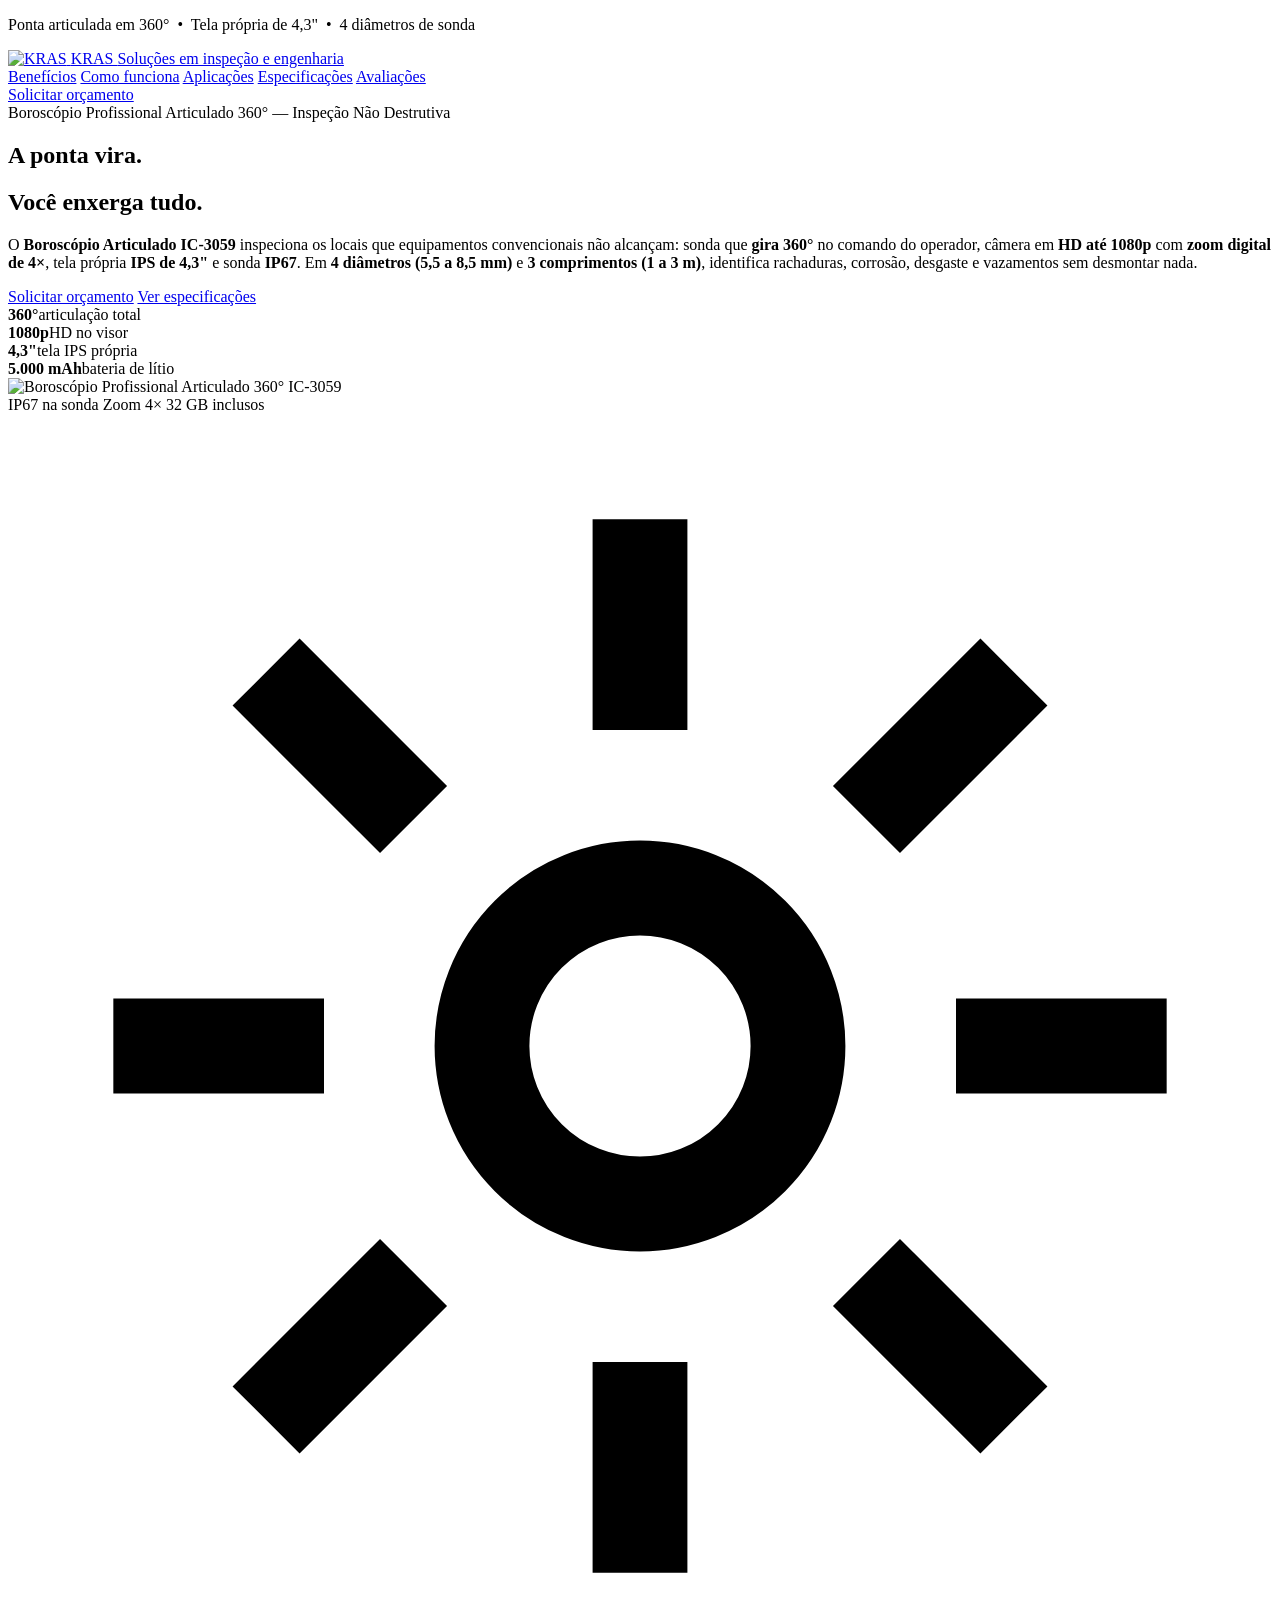
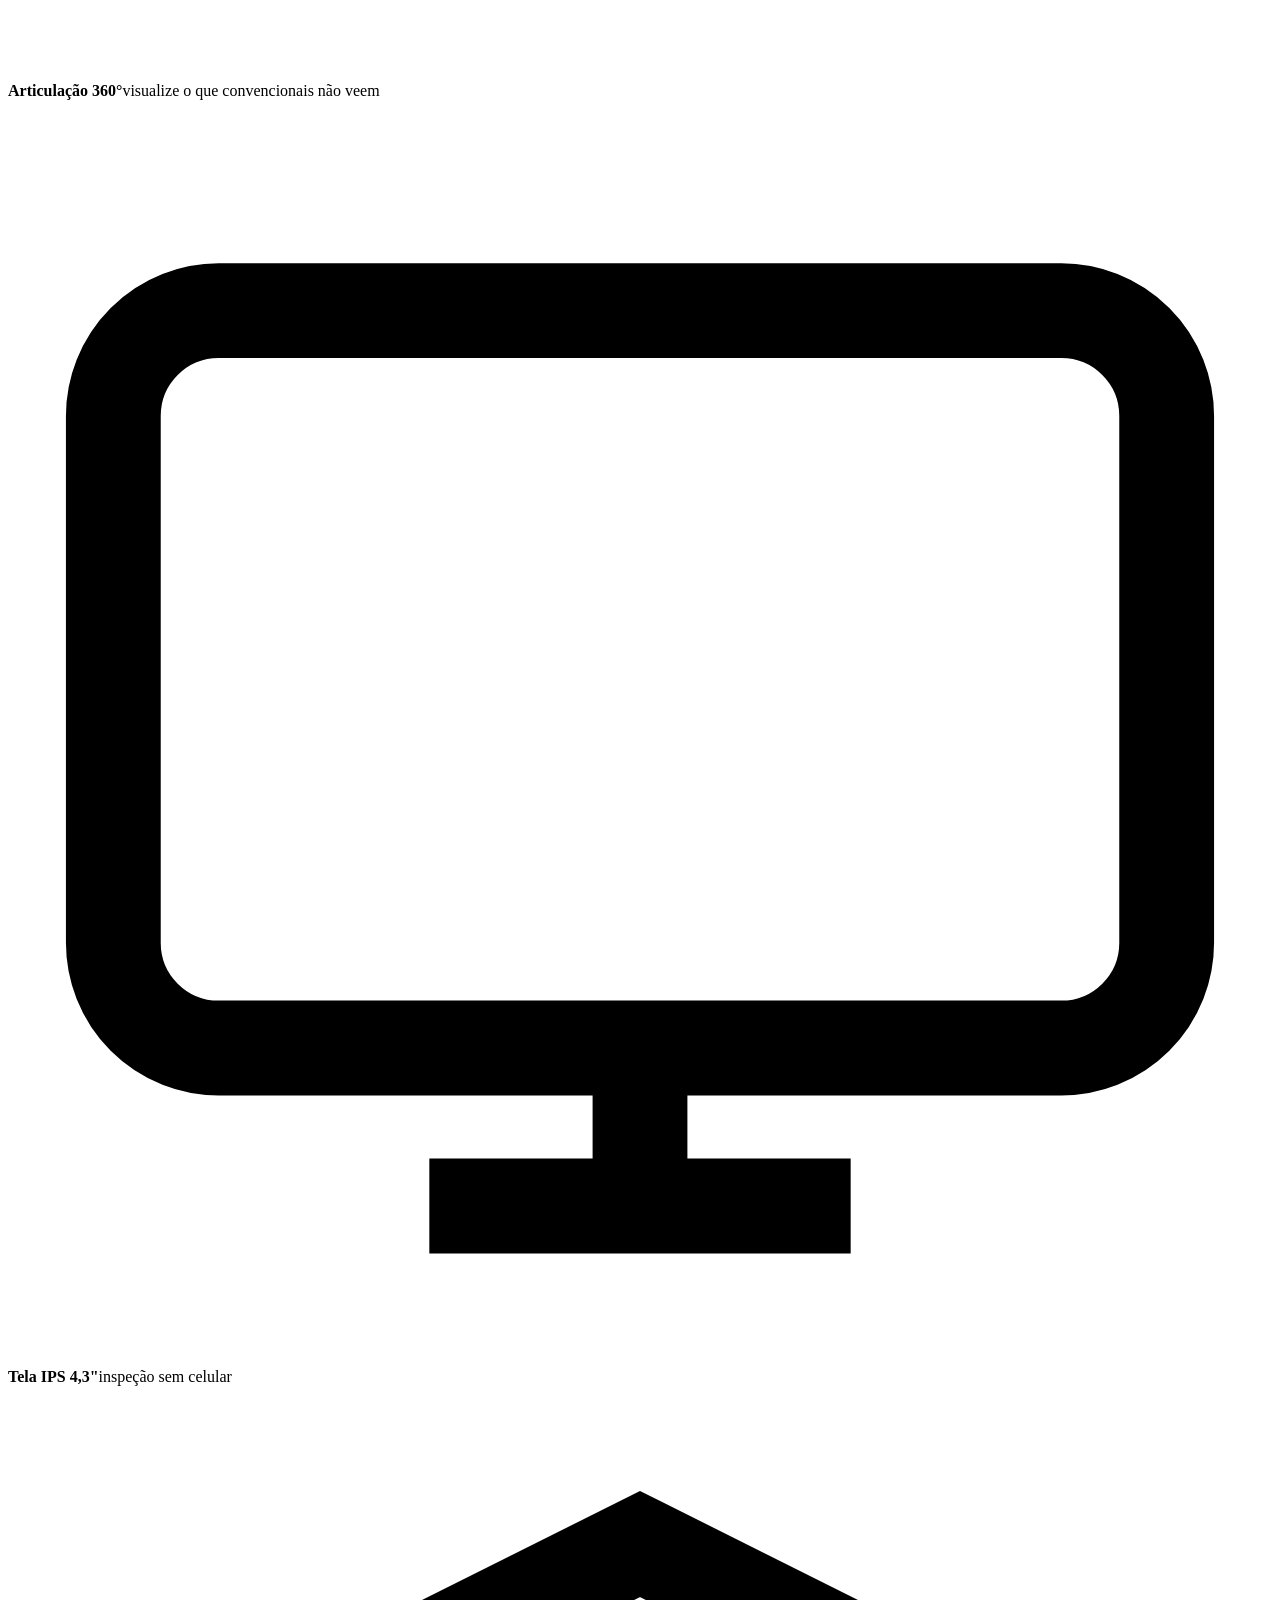
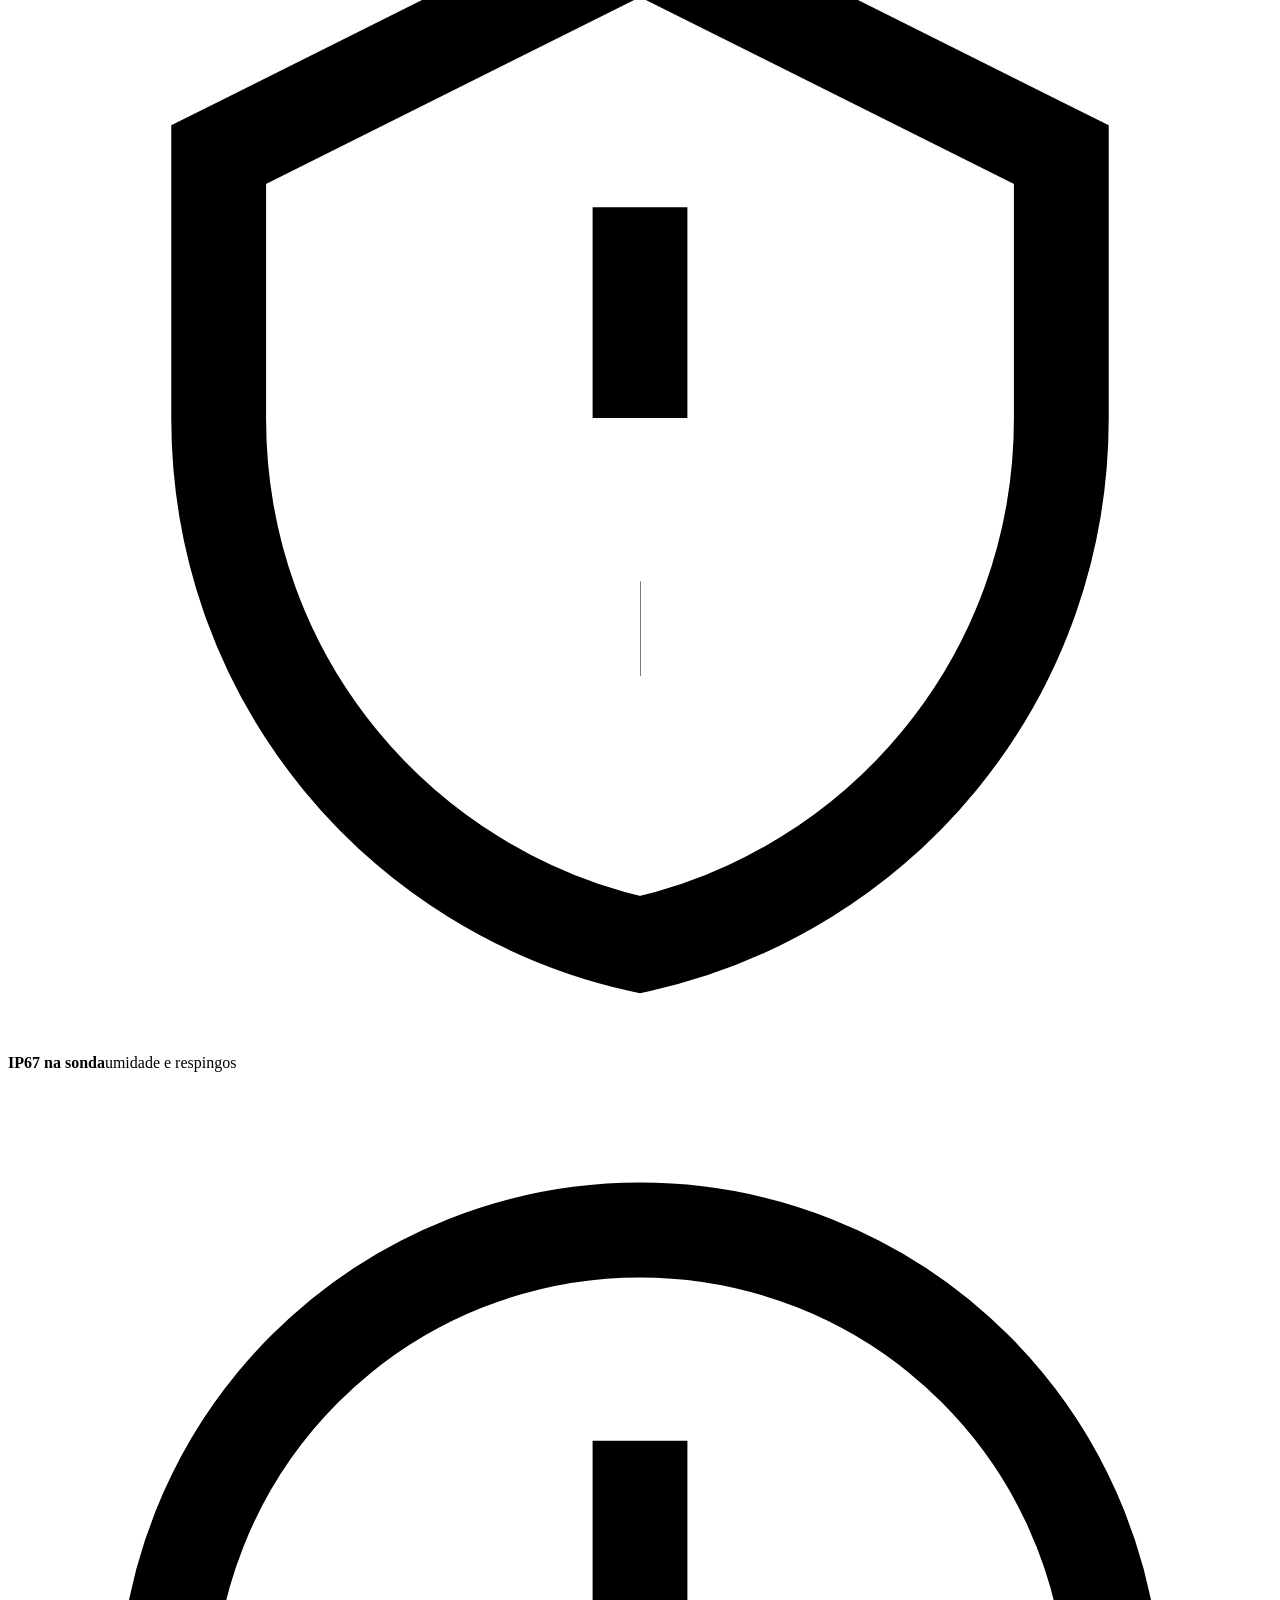
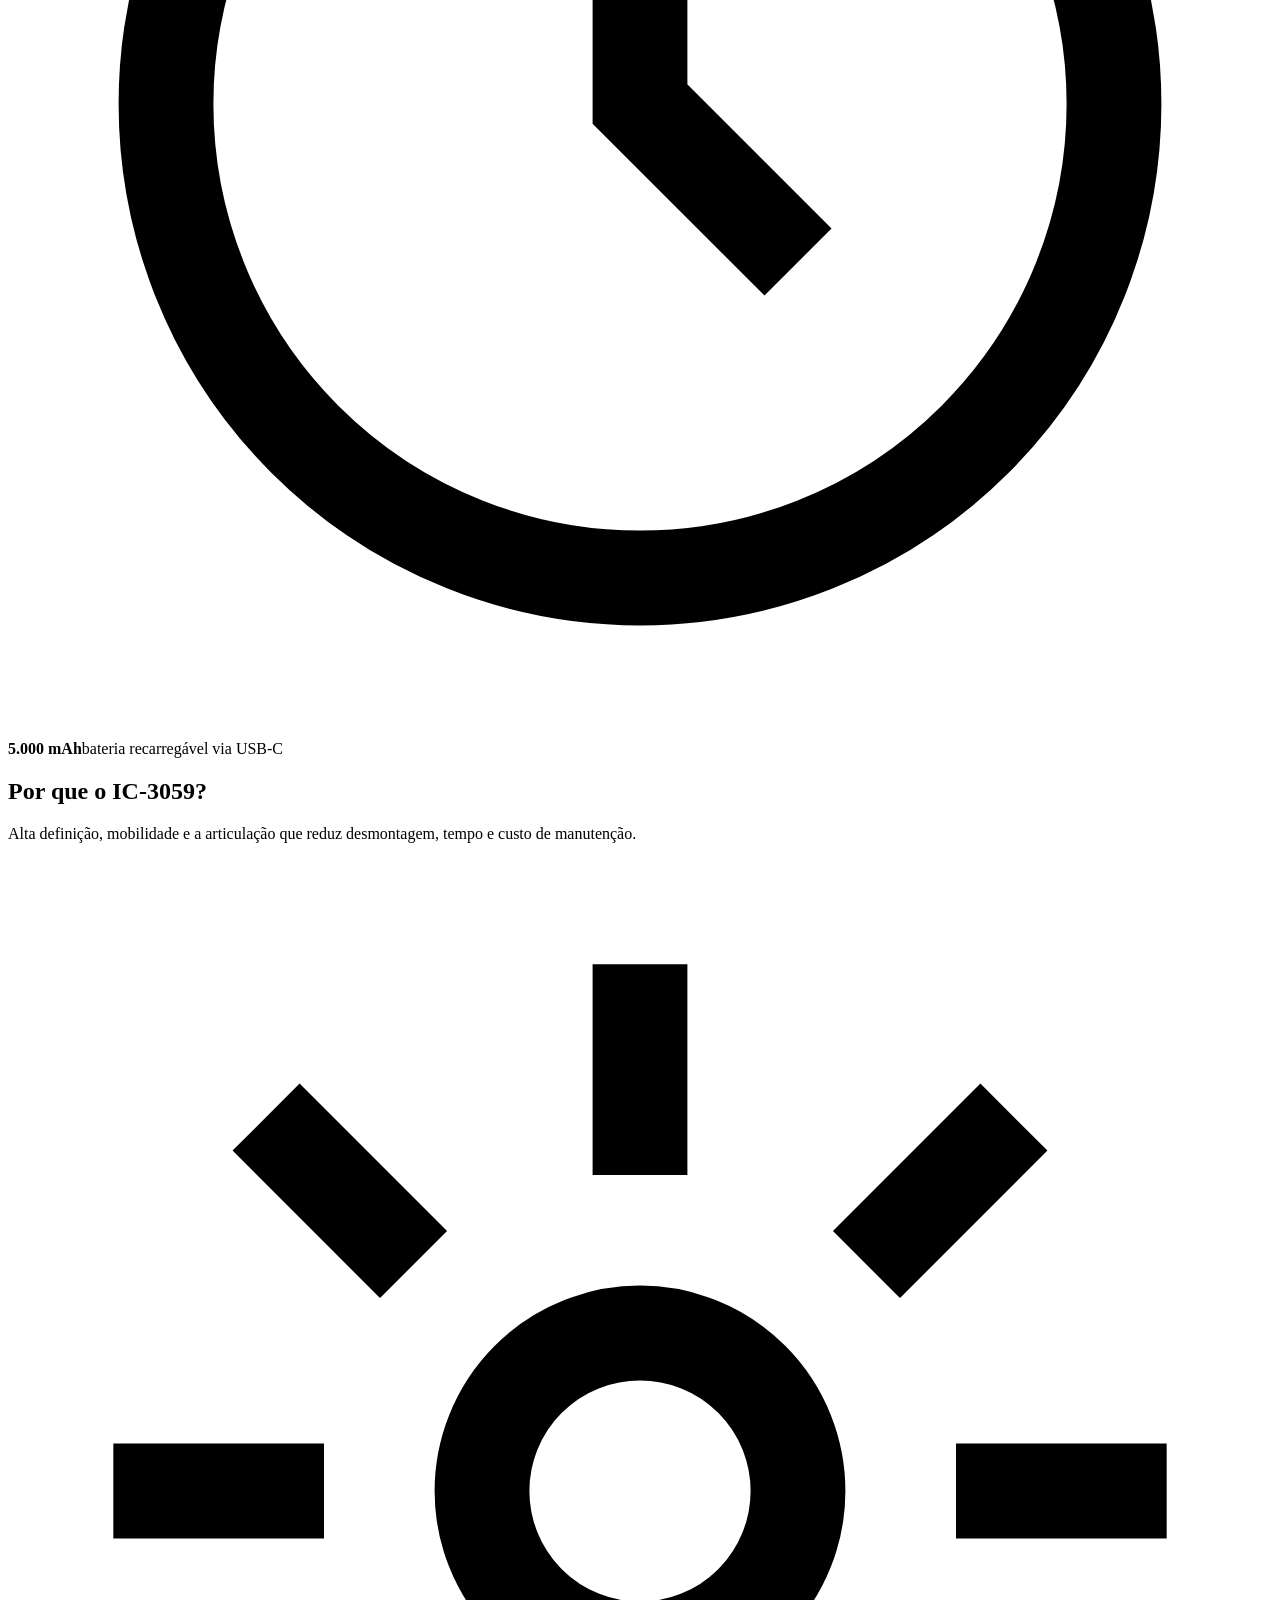
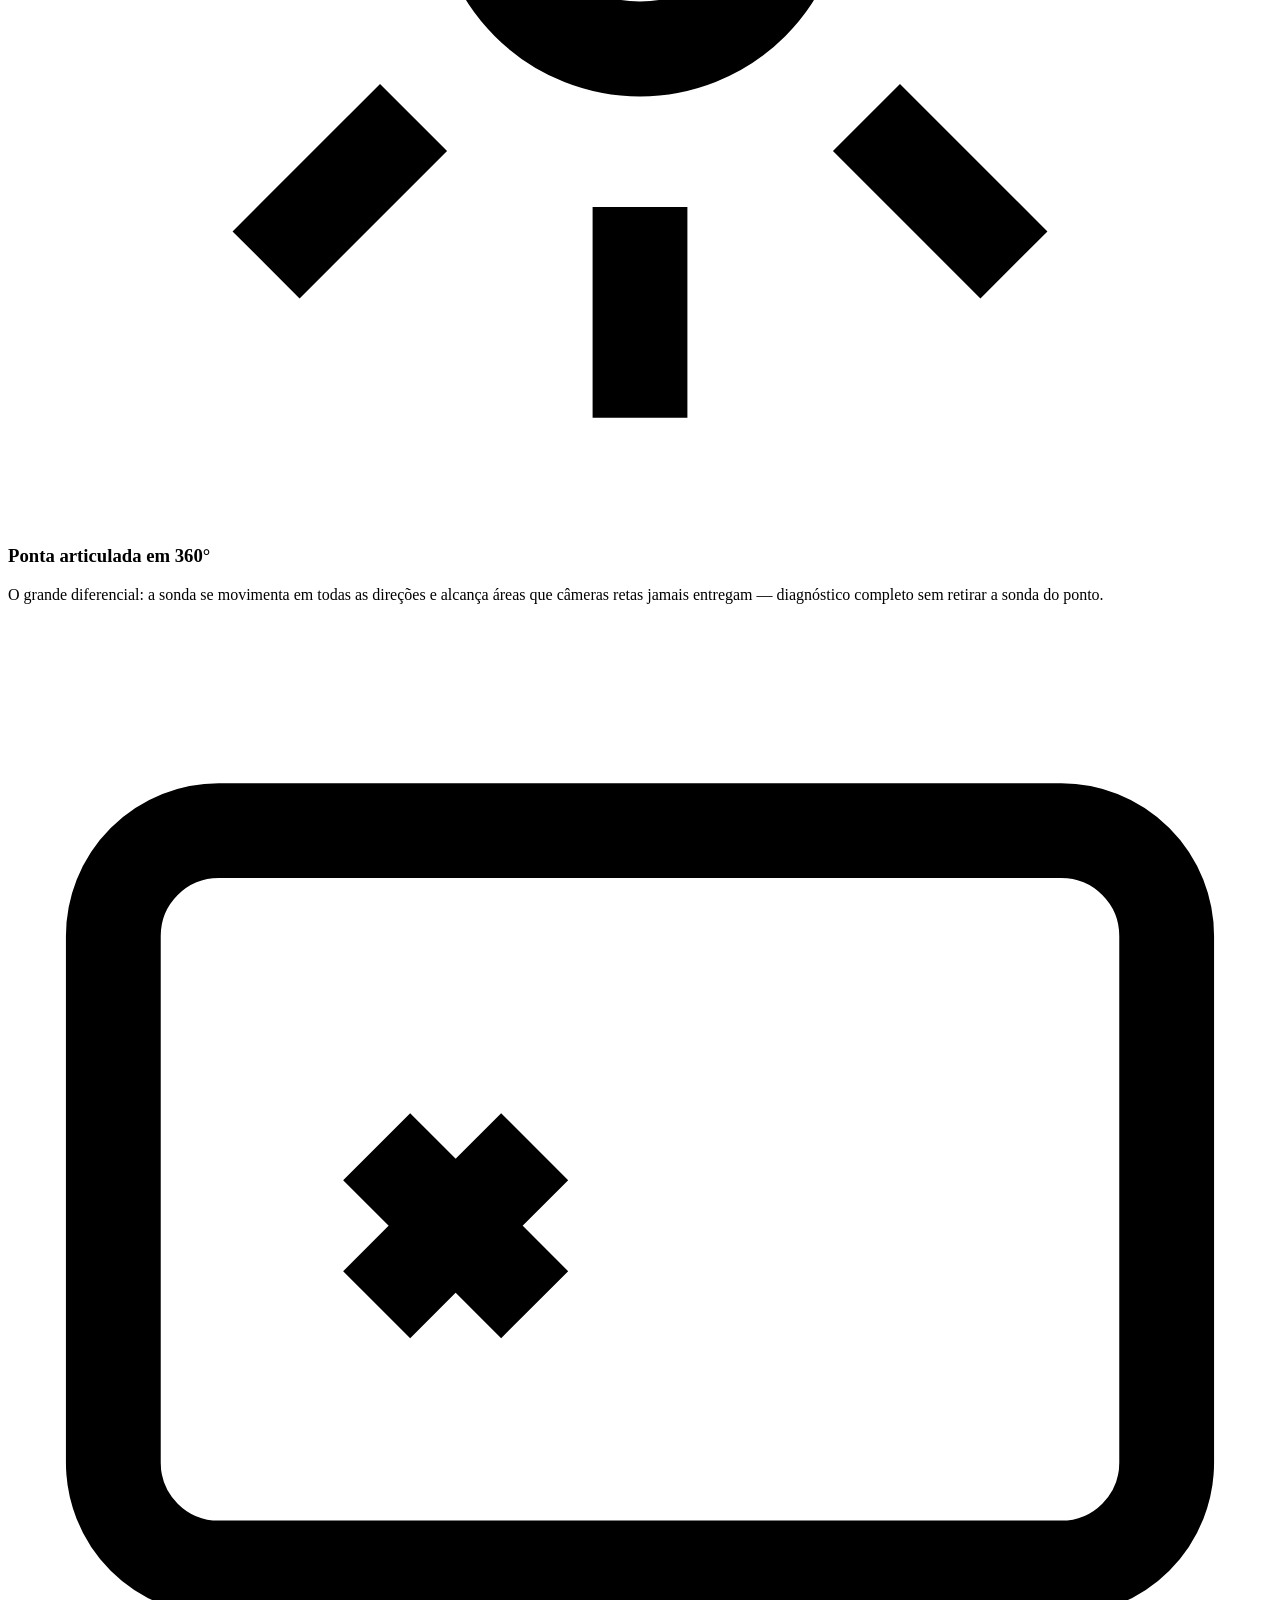
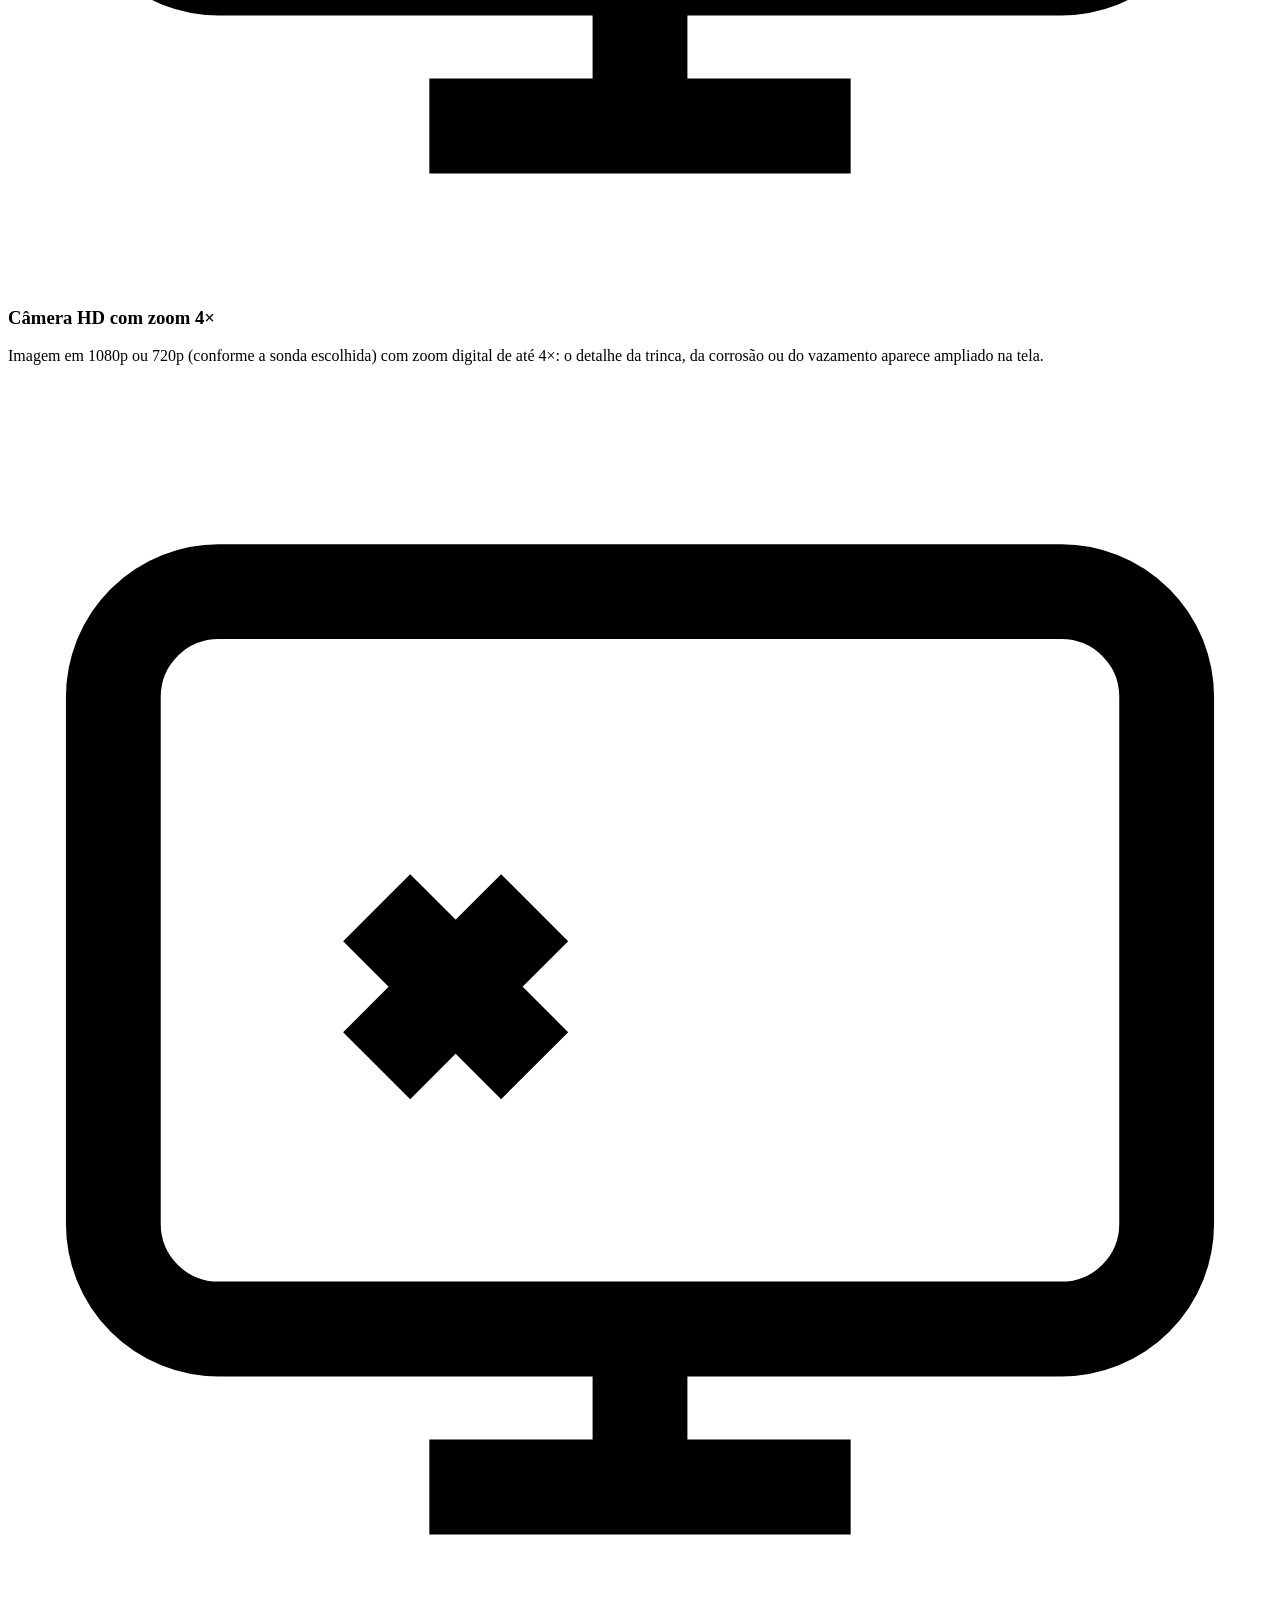
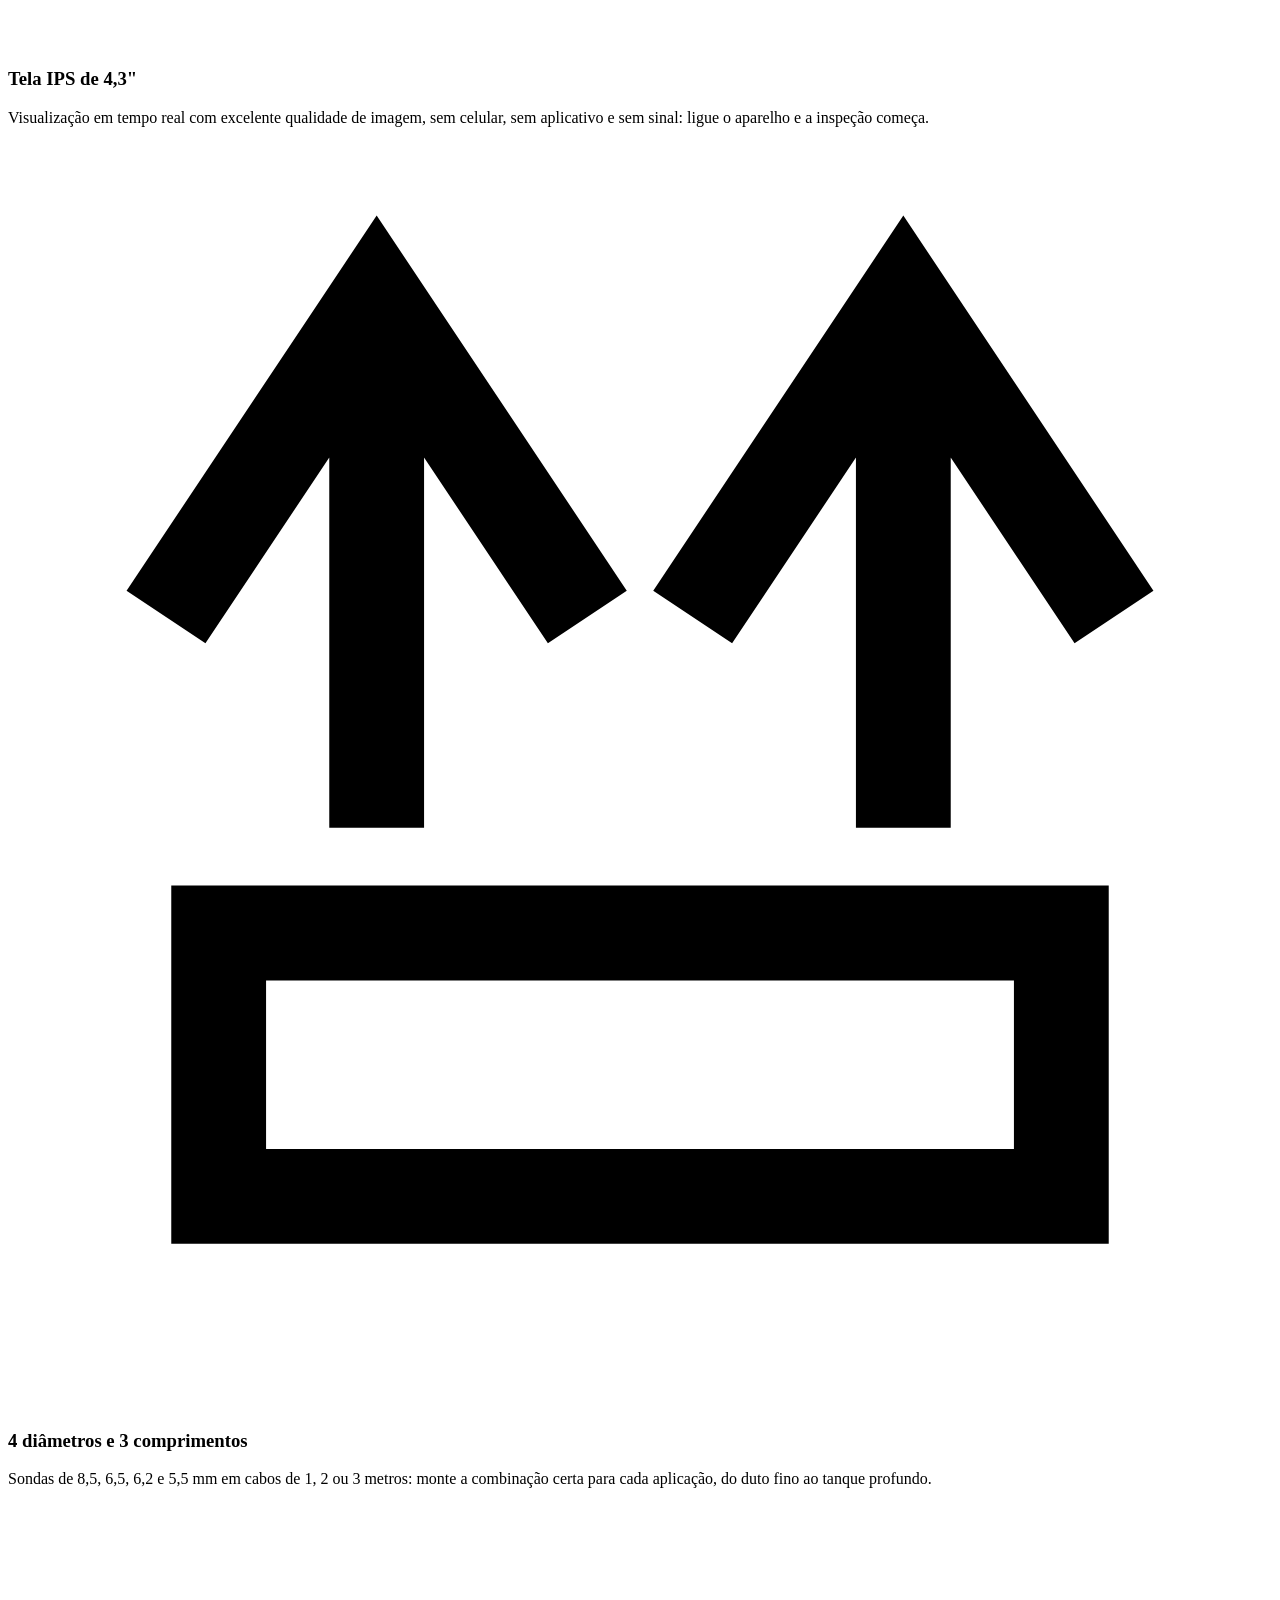
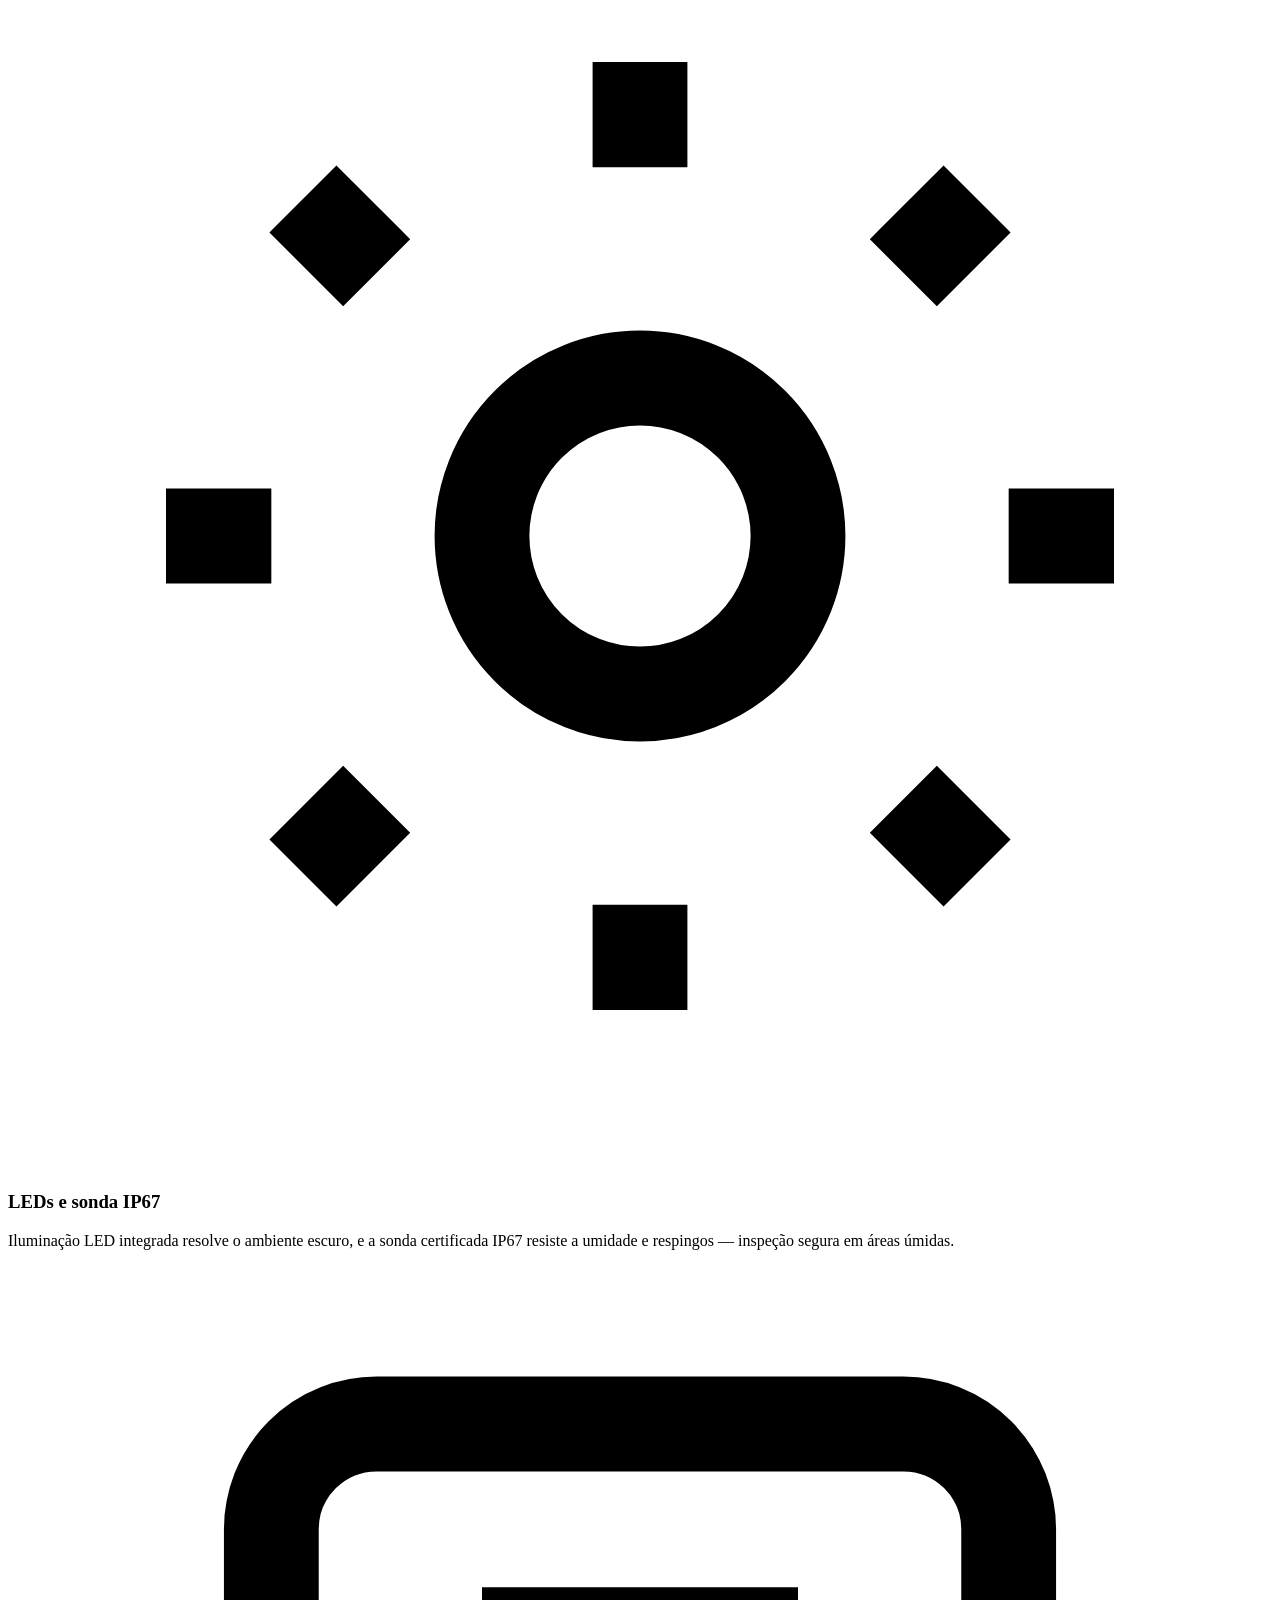
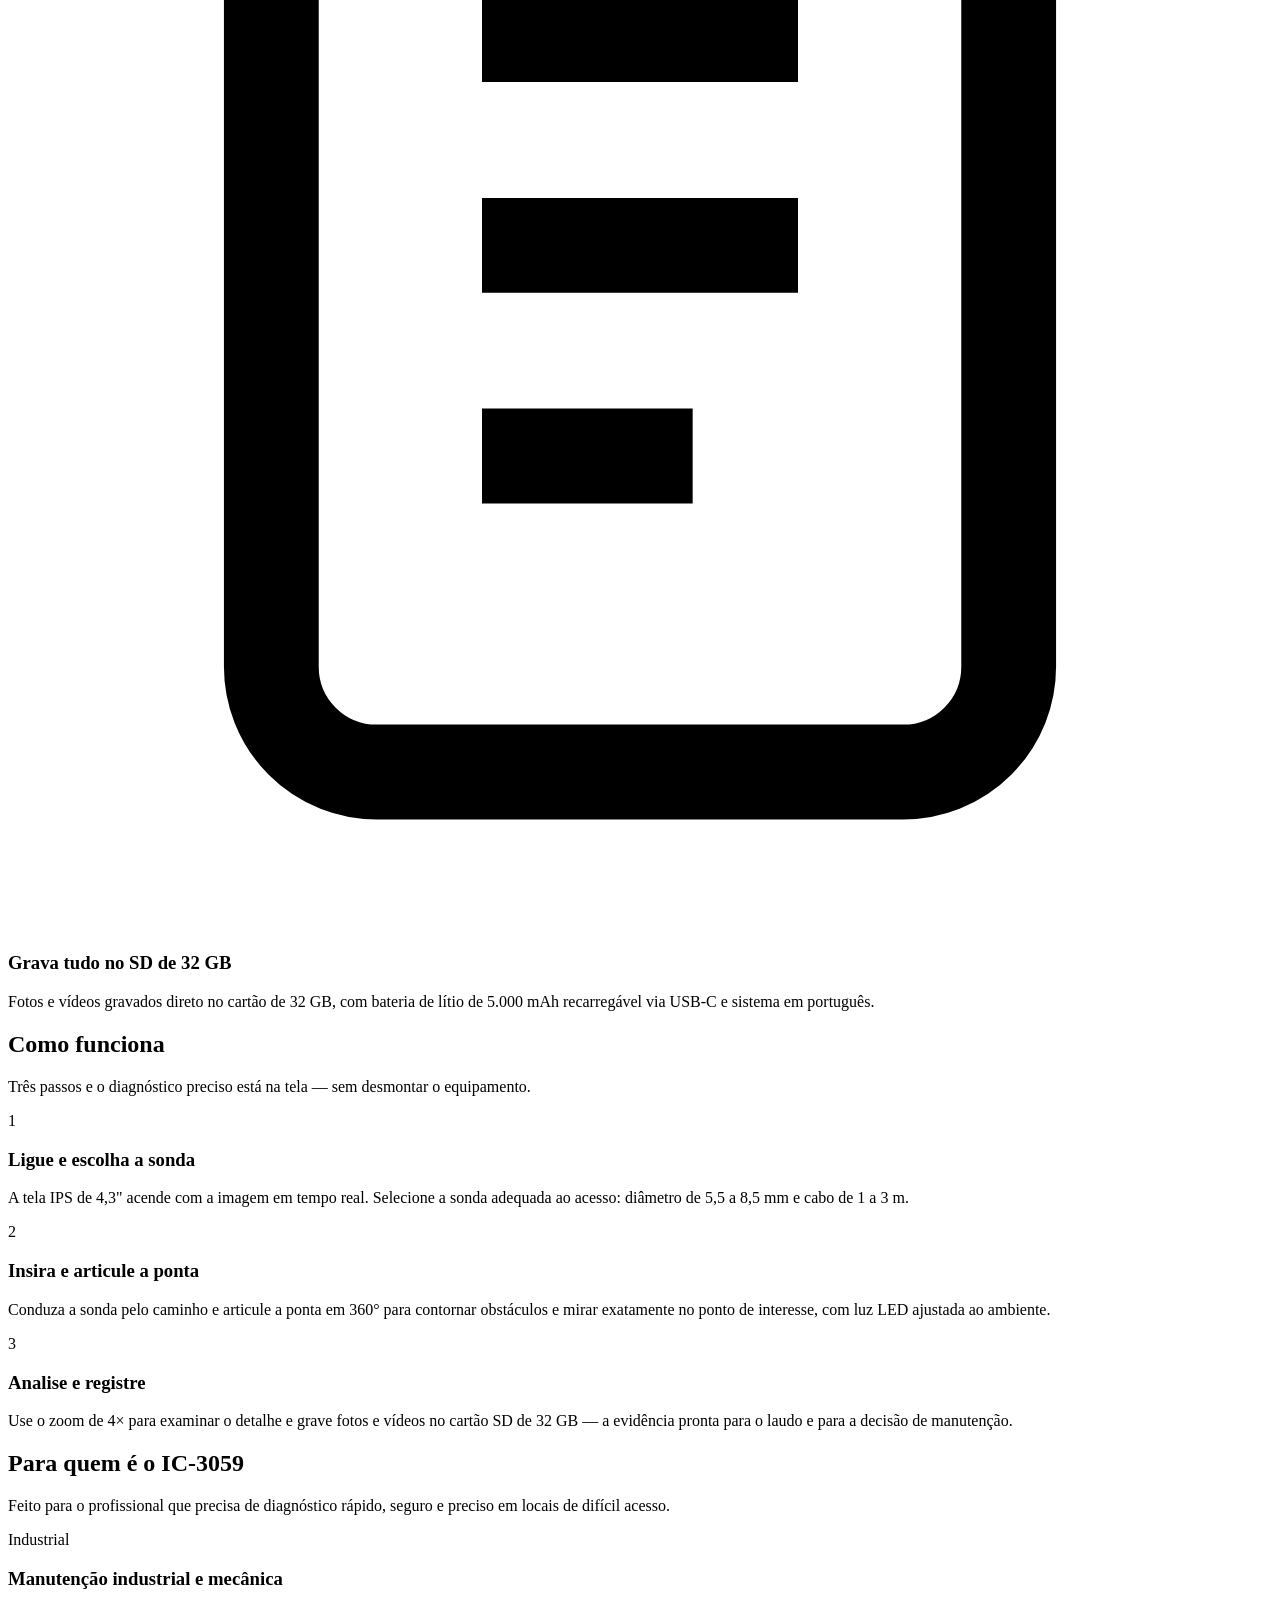
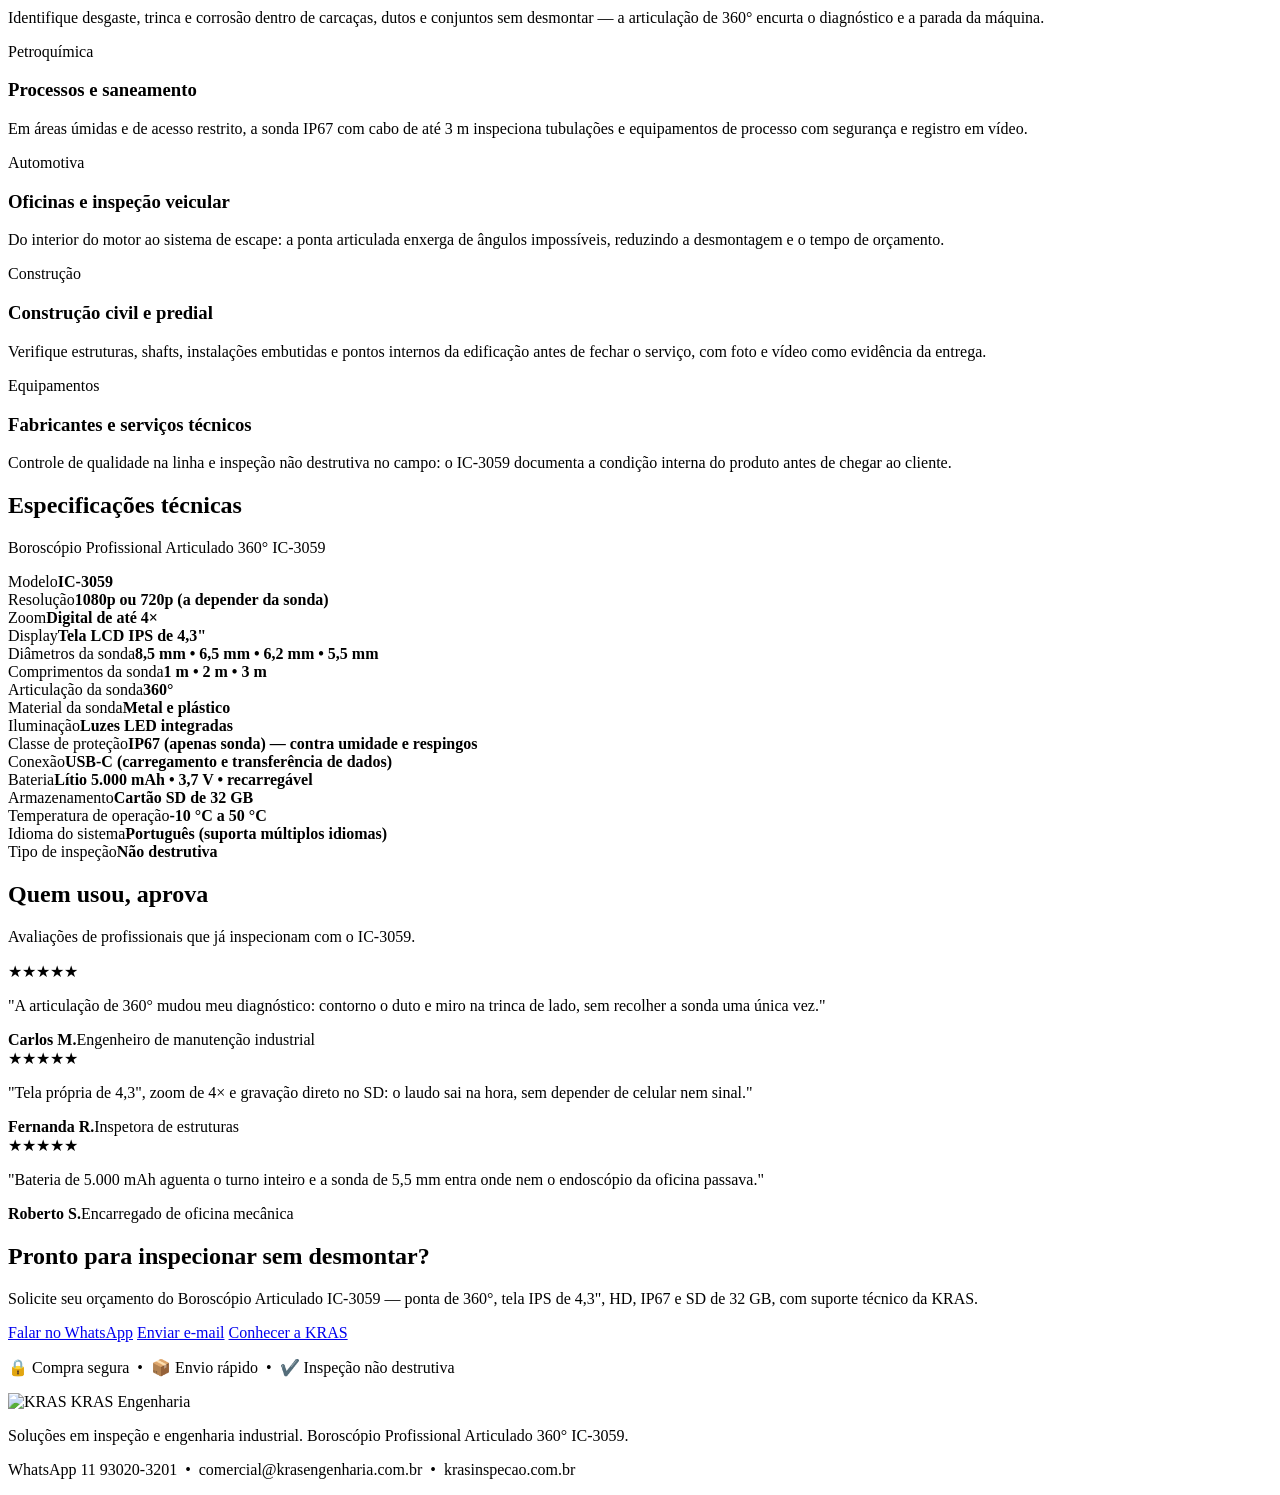
==== BOROSCÓPIO - ENTRADA/IC-3059/index.html @ 2865ac15 "Update index.html" ====
<!DOCTYPE html>
<html lang="pt-BR">
<head>
  <meta charset="UTF-8">
  <meta name="viewport" content="width=device-width, initial-scale=1.0">
  <title>Boroscópio Articulado IC-3059 | Inspeção 360° | KRAS</title>
  <link rel="stylesheet" href="style.css">
</head>
<body>

  <!-- Barra de anúncio superior -->
  <div class="topbar">
    <p>Ponta articulada em 360° &nbsp;•&nbsp; Tela própria de 4,3" &nbsp;•&nbsp; 4 diâmetros de sonda</p>
  </div>

  <!-- Navegação -->
  <header class="nav">
    <div class="nav-inner">
      <a href="#" class="logo">
        <img src="logo-kras.png" alt="KRAS" class="logo-img">
        <span class="logo-text">KRAS <span class="logo-sub">Soluções em inspeção e engenharia</span></span>
      </a>
      <nav class="nav-links">
        <a href="#beneficios">Benefícios</a>
        <a href="#como-funciona">Como funciona</a>
        <a href="#aplicacoes">Aplicações</a>
        <a href="#especificacoes">Especificações</a>
        <a href="#depoimentos">Avaliações</a>
      </nav>
      <a href="#comprar" class="btn btn-primary btn-nav">Solicitar orçamento</a>
    </div>
  </header>

  <!-- HERO -->
  <section class="hero">
    <div class="hero-inner">
      <div class="hero-content">
        <span class="badge-soft">Boroscópio Profissional Articulado 360° — Inspeção Não Destrutiva</span>
        <h1>A ponta vira.</h1>
        <h1>Você enxerga tudo.</h1>
        <p class="hero-sub">
          O <strong>Boroscópio Articulado IC-3059</strong> inspeciona os locais que
          equipamentos convencionais não alcançam: sonda que <strong>gira 360°</strong>
          no comando do operador, câmera em <strong>HD até 1080p</strong> com
          <strong>zoom digital de 4×</strong>, tela própria <strong>IPS de 4,3"</strong>
          e sonda <strong>IP67</strong>. Em <strong>4 diâmetros (5,5 a 8,5 mm)</strong> e
          <strong>3 comprimentos (1 a 3 m)</strong>, identifica rachaduras, corrosão,
          desgaste e vazamentos sem desmontar nada.
        </p>
        <div class="hero-cta">
          <a href="#comprar" class="btn btn-primary btn-lg">Solicitar orçamento</a>
          <a href="#especificacoes" class="btn btn-outline btn-lg">Ver especificações</a>
        </div>
        <div class="hero-stats">
          <div class="stat"><strong>360°</strong><span>articulação total</span></div>
          <div class="stat"><strong>1080p</strong><span>HD no visor</span></div>
          <div class="stat"><strong>4,3"</strong><span>tela IPS própria</span></div>
          <div class="stat"><strong>5.000 mAh</strong><span>bateria de lítio</span></div>
        </div>
      </div>

      <div class="hero-visual">
        <!-- Foto do produto na mesma pasta: ic-3059.png -->
        <img src="ic-3059.png" alt="Boroscópio Profissional Articulado 360° IC-3059" class="hero-img">
        <div class="hero-tags">
          <span class="tag">IP67 na sonda</span>
          <span class="tag">Zoom 4×</span>
          <span class="tag">32 GB inclusos</span>
        </div>
      </div>
    </div>
  </section>

  <!-- Faixa de benefícios principais -->
  <section class="strip">
    <div class="strip-inner">
      <div class="strip-item">
        <svg viewBox="0 0 24 24" fill="none" stroke="currentColor" stroke-width="1.8"><circle cx="12" cy="12" r="3"/><path d="M12 2v4M12 18v4M2 12h4M18 12h4M4.9 4.9l2.8 2.8M16.3 16.3l2.8 2.8M19.1 4.9l-2.8 2.8M7.7 16.3l-2.8 2.8"/></svg>
        <div><strong>Articulação 360°</strong><span>visualize o que convencionais não veem</span></div>
      </div>
      <div class="strip-item">
        <svg viewBox="0 0 24 24" fill="none" stroke="currentColor" stroke-width="1.8"><rect x="2" y="4" width="20" height="14" rx="2"/><path d="M8 21h8M12 18v3"/></svg>
        <div><strong>Tela IPS 4,3"</strong><span>inspeção sem celular</span></div>
      </div>
      <div class="strip-item">
        <svg viewBox="0 0 24 24" fill="none" stroke="currentColor" stroke-width="1.8"><path d="M12 3l8 4v5c0 5-3.5 9-8 10-4.5-1-8-5-8-10V7l8-4z"/><path d="M12 8v4M12 16h.01"/></svg>
        <div><strong>IP67 na sonda</strong><span>umidade e respingos</span></div>
      </div>
      <div class="strip-item">
        <svg viewBox="0 0 24 24" fill="none" stroke="currentColor" stroke-width="1.8"><circle cx="12" cy="12" r="9"/><path d="M12 7v5l3 3"/></svg>
        <div><strong>5.000 mAh</strong><span>bateria recarregável via USB-C</span></div>
      </div>
    </div>
  </section>

  <!-- BENEFÍCIOS -->
  <section class="section" id="beneficios">
    <div class="container">
      <h2 class="section-title">Por que o IC-3059?</h2>
      <p class="section-sub">Alta definição, mobilidade e a articulação que reduz desmontagem, tempo e custo de manutenção.</p>
      <div class="grid grid-3">
        <article class="card">
          <div class="card-icon"><svg viewBox="0 0 24 24" fill="none" stroke="currentColor" stroke-width="1.8"><circle cx="12" cy="12" r="3"/><path d="M12 2v4M12 18v4M2 12h4M18 12h4M4.9 4.9l2.8 2.8M16.3 16.3l2.8 2.8M19.1 4.9l-2.8 2.8M7.7 16.3l-2.8 2.8"/></svg></div>
          <h3>Ponta articulada em 360°</h3>
          <p>O grande diferencial: a sonda se movimenta em todas as direções e alcança áreas que câmeras retas jamais entregam — diagnóstico completo sem retirar a sonda do ponto.</p>
        </article>
        <article class="card">
          <div class="card-icon"><svg viewBox="0 0 24 24" fill="none" stroke="currentColor" stroke-width="1.8"><rect x="2" y="4" width="20" height="14" rx="2"/><path d="M8 21h8M12 18v3"/><path d="M7 10l3 3M10 10l-3 3"/></svg></div>
          <h3>Câmera HD com zoom 4×</h3>
          <p>Imagem em 1080p ou 720p (conforme a sonda escolhida) com zoom digital de até 4×: o detalhe da trinca, da corrosão ou do vazamento aparece ampliado na tela.</p>
        </article>
        <article class="card">
          <div class="card-icon"><svg viewBox="0 0 24 24" fill="none" stroke="currentColor" stroke-width="1.8"><rect x="2" y="4" width="20" height="14" rx="2"/><path d="M8 21h8M12 18v3"/><path d="M7 10l3 3M10 10l-3 3"/></svg></div>
          <h3>Tela IPS de 4,3"</h3>
          <p>Visualização em tempo real com excelente qualidade de imagem, sem celular, sem aplicativo e sem sinal: ligue o aparelho e a inspeção começa.</p>
        </article>
        <article class="card">
          <div class="card-icon"><svg viewBox="0 0 24 24" fill="none" stroke="currentColor" stroke-width="1.8"><path d="M3 9l4-6 4 6M7 3v10M21 9l-4-6-4 6M17 3v10"/><path d="M4 15h16v5H4z"/></svg></div>
          <h3>4 diâmetros e 3 comprimentos</h3>
          <p>Sondas de 8,5, 6,5, 6,2 e 5,5 mm em cabos de 1, 2 ou 3 metros: monte a combinação certa para cada aplicação, do duto fino ao tanque profundo.</p>
        </article>
        <article class="card">
          <div class="card-icon"><svg viewBox="0 0 24 24" fill="none" stroke="currentColor" stroke-width="1.8"><circle cx="12" cy="12" r="3"/><path d="M12 5V3M12 21v-2M5 12H3M21 12h-2M7 7L5.6 5.6M18.4 18.4L17 17M17 7l1.4-1.4M7 17l-1.4 1.4"/></svg></div>
          <h3>LEDs e sonda IP67</h3>
          <p>Iluminação LED integrada resolve o ambiente escuro, e a sonda certificada IP67 resiste a umidade e respingos — inspeção segura em áreas úmidas.</p>
        </article>
        <article class="card">
          <div class="card-icon"><svg viewBox="0 0 24 24" fill="none" stroke="currentColor" stroke-width="1.8"><rect x="5" y="3" width="14" height="18" rx="2"/><path d="M9 7h6M9 11h6M9 15h4"/></svg></div>
          <h3>Grava tudo no SD de 32 GB</h3>
          <p>Fotos e vídeos gravados direto no cartão de 32 GB, com bateria de lítio de 5.000 mAh recarregável via USB-C e sistema em português.</p>
        </article>
      </div>
    </div>
  </section>

  <!-- COMO FUNCIONA -->
  <section class="section section-alt" id="como-funciona">
    <div class="container">
      <h2 class="section-title">Como funciona</h2>
      <p class="section-sub">Três passos e o diagnóstico preciso está na tela — sem desmontar o equipamento.</p>
      <div class="steps">
        <div class="step">
          <span class="step-num">1</span>
          <h3>Ligue e escolha a sonda</h3>
          <p>A tela IPS de 4,3" acende com a imagem em tempo real. Selecione a sonda adequada ao acesso: diâmetro de 5,5 a 8,5 mm e cabo de 1 a 3 m.</p>
        </div>
        <div class="step">
          <span class="step-num">2</span>
          <h3>Insira e articule a ponta</h3>
          <p>Conduza a sonda pelo caminho e articule a ponta em 360° para contornar obstáculos e mirar exatamente no ponto de interesse, com luz LED ajustada ao ambiente.</p>
        </div>
        <div class="step">
          <span class="step-num">3</span>
          <h3>Analise e registre</h3>
          <p>Use o zoom de 4× para examinar o detalhe e grave fotos e vídeos no cartão SD de 32 GB — a evidência pronta para o laudo e para a decisão de manutenção.</p>
        </div>
      </div>
    </div>
  </section>

  <!-- APLICAÇÕES -->
  <section class="section" id="aplicacoes">
    <div class="container">
      <h2 class="section-title">Para quem é o IC-3059</h2>
      <p class="section-sub">Feito para o profissional que precisa de diagnóstico rápido, seguro e preciso em locais de difícil acesso.</p>
      <div class="grid grid-apps">
        <article class="app-card">
          <span class="app-tag">Industrial</span>
          <h3>Manutenção industrial e mecânica</h3>
          <p>Identifique desgaste, trinca e corrosão dentro de carcaças, dutos e conjuntos sem desmontar — a articulação de 360° encurta o diagnóstico e a parada da máquina.</p>
        </article>
        <article class="app-card">
          <span class="app-tag">Petroquímica</span>
          <h3>Processos e saneamento</h3>
          <p>Em áreas úmidas e de acesso restrito, a sonda IP67 com cabo de até 3 m inspeciona tubulações e equipamentos de processo com segurança e registro em vídeo.</p>
        </article>
        <article class="app-card">
          <span class="app-tag">Automotiva</span>
          <h3>Oficinas e inspeção veicular</h3>
          <p>Do interior do motor ao sistema de escape: a ponta articulada enxerga de ângulos impossíveis, reduzindo a desmontagem e o tempo de orçamento.</p>
        </article>
        <article class="app-card">
          <span class="app-tag">Construção</span>
          <h3>Construção civil e predial</h3>
          <p>Verifique estruturas, shafts, instalações embutidas e pontos internos da edificação antes de fechar o serviço, com foto e vídeo como evidência da entrega.</p>
        </article>
        <article class="app-card">
          <span class="app-tag">Equipamentos</span>
          <h3>Fabricantes e serviços técnicos</h3>
          <p>Controle de qualidade na linha e inspeção não destrutiva no campo: o IC-3059 documenta a condição interna do produto antes de chegar ao cliente.</p>
        </article>
      </div>
    </div>
  </section>

  <!-- ESPECIFICAÇÕES -->
  <section class="section section-alt" id="especificacoes">
    <div class="container container-narrow">
      <h2 class="section-title">Especificações técnicas</h2>
      <p class="section-sub">Boroscópio Profissional Articulado 360° IC-3059</p>
      <div class="spec-table">
        <div class="spec-row"><span>Modelo</span><strong>IC-3059</strong></div>
        <div class="spec-row"><span>Resolução</span><strong>1080p ou 720p (a depender da sonda)</strong></div>
        <div class="spec-row"><span>Zoom</span><strong>Digital de até 4×</strong></div>
        <div class="spec-row"><span>Display</span><strong>Tela LCD IPS de 4,3"</strong></div>
        <div class="spec-row"><span>Diâmetros da sonda</span><strong>8,5 mm • 6,5 mm • 6,2 mm • 5,5 mm</strong></div>
        <div class="spec-row"><span>Comprimentos da sonda</span><strong>1 m • 2 m • 3 m</strong></div>
        <div class="spec-row"><span>Articulação da sonda</span><strong>360°</strong></div>
        <div class="spec-row"><span>Material da sonda</span><strong>Metal e plástico</strong></div>
        <div class="spec-row"><span>Iluminação</span><strong>Luzes LED integradas</strong></div>
        <div class="spec-row"><span>Classe de proteção</span><strong>IP67 (apenas sonda) — contra umidade e respingos</strong></div>
        <div class="spec-row"><span>Conexão</span><strong>USB-C (carregamento e transferência de dados)</strong></div>
        <div class="spec-row"><span>Bateria</span><strong>Lítio 5.000 mAh • 3,7 V • recarregável</strong></div>
        <div class="spec-row"><span>Armazenamento</span><strong>Cartão SD de 32 GB</strong></div>
        <div class="spec-row"><span>Temperatura de operação</span><strong>-10 °C a 50 °C</strong></div>
        <div class="spec-row"><span>Idioma do sistema</span><strong>Português (suporta múltiplos idiomas)</strong></div>
        <div class="spec-row"><span>Tipo de inspeção</span><strong>Não destrutiva</strong></div>
      </div>
    </div>
  </section>

  <!-- DEPOIMENTOS (exemplos de placeholder, substitua pelos reais) -->
  <section class="section" id="depoimentos">
    <div class="container">
      <h2 class="section-title">Quem usou, aprova</h2>
      <p class="section-sub">Avaliações de profissionais que já inspecionam com o IC-3059.</p>
      <div class="grid grid-3">
        <article class="review">
          <div class="stars">★★★★★</div>
          <p>"A articulação de 360° mudou meu diagnóstico: contorno o duto e miro na trinca de lado, sem recolher a sonda uma única vez."</p>
          <footer><strong>Carlos M.</strong><span>Engenheiro de manutenção industrial</span></footer>
        </article>
        <article class="review">
          <div class="stars">★★★★★</div>
          <p>"Tela própria de 4,3", zoom de 4× e gravação direto no SD: o laudo sai na hora, sem depender de celular nem sinal."</p>
          <footer><strong>Fernanda R.</strong><span>Inspetora de estruturas</span></footer>
        </article>
        <article class="review">
          <div class="stars">★★★★★</div>
          <p>"Bateria de 5.000 mAh aguenta o turno inteiro e a sonda de 5,5 mm entra onde nem o endoscópio da oficina passava."</p>
          <footer><strong>Roberto S.</strong><span>Encarregado de oficina mecânica</span></footer>
        </article>
      </div>
    </div>
  </section>

  <!-- CTA FINAL -->
  <section class="cta" id="comprar">
    <div class="cta-inner">
      <h2>Pronto para inspecionar sem desmontar?</h2>
      <p>Solicite seu orçamento do Boroscópio Articulado IC-3059 — ponta de 360°, tela IPS de 4,3", HD, IP67 e SD de 32 GB, com suporte técnico da KRAS.</p>
      <div class="cta-actions">
        <a href="https://wa.me/5511930203201" target="_blank" rel="noopener" class="btn btn-primary btn-lg">Falar no WhatsApp</a>
        <a href="mailto:comercial@krasengenharia.com.br" class="btn btn-outline btn-lg">Enviar e-mail</a>
        <a href="https://krasinspecao.com.br" target="_blank" rel="noopener" class="btn btn-outline btn-lg">Conhecer a KRAS</a>
      </div>
      <p class="cta-selos">🔒 Compra segura &nbsp;•&nbsp; 📦 Envio rápido &nbsp;•&nbsp; ✔️ Inspeção não destrutiva</p>
    </div>
  </section>

  <!-- Navegação entre boroscópios (gerada automaticamente) -->
  <div class="page-changer" id="kras-navegacao"></div>

  <!-- Rodapé -->
  <footer class="footer">
    <div class="footer-inner">
      <div class="footer-brand">
        <img src="logo-kras.png" alt="KRAS" class="logo-img logo-img-sm">
        <span>KRAS <span>Engenharia</span></span>
      </div>
      <p>Soluções em inspeção e engenharia industrial. Boroscópio Profissional Articulado 360° IC-3059.</p>
      <p>WhatsApp 11 93020-3201 &nbsp;•&nbsp; comercial@krasengenharia.com.br &nbsp;•&nbsp; krasinspecao.com.br</p>
    </div>
  </footer>

  <script src="../navegacao/navegacao.js"></script>
</body>
</html>
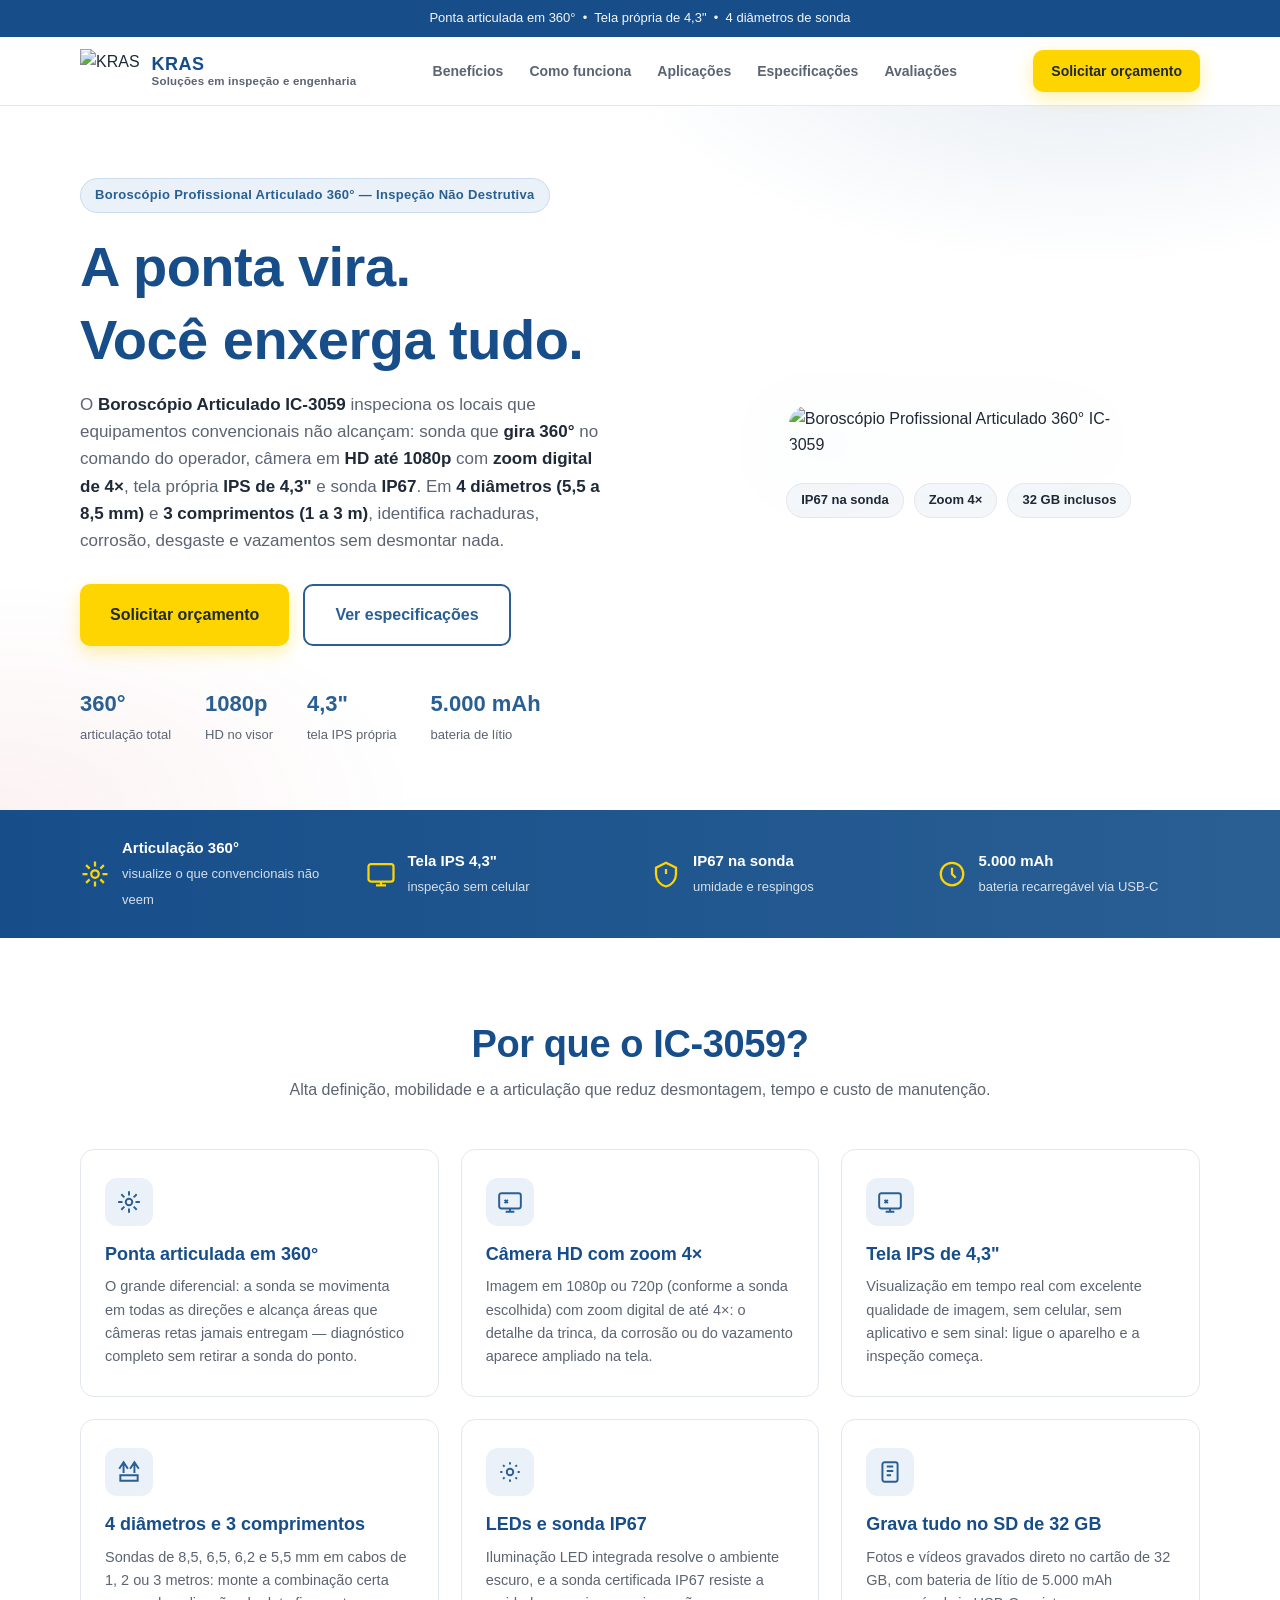
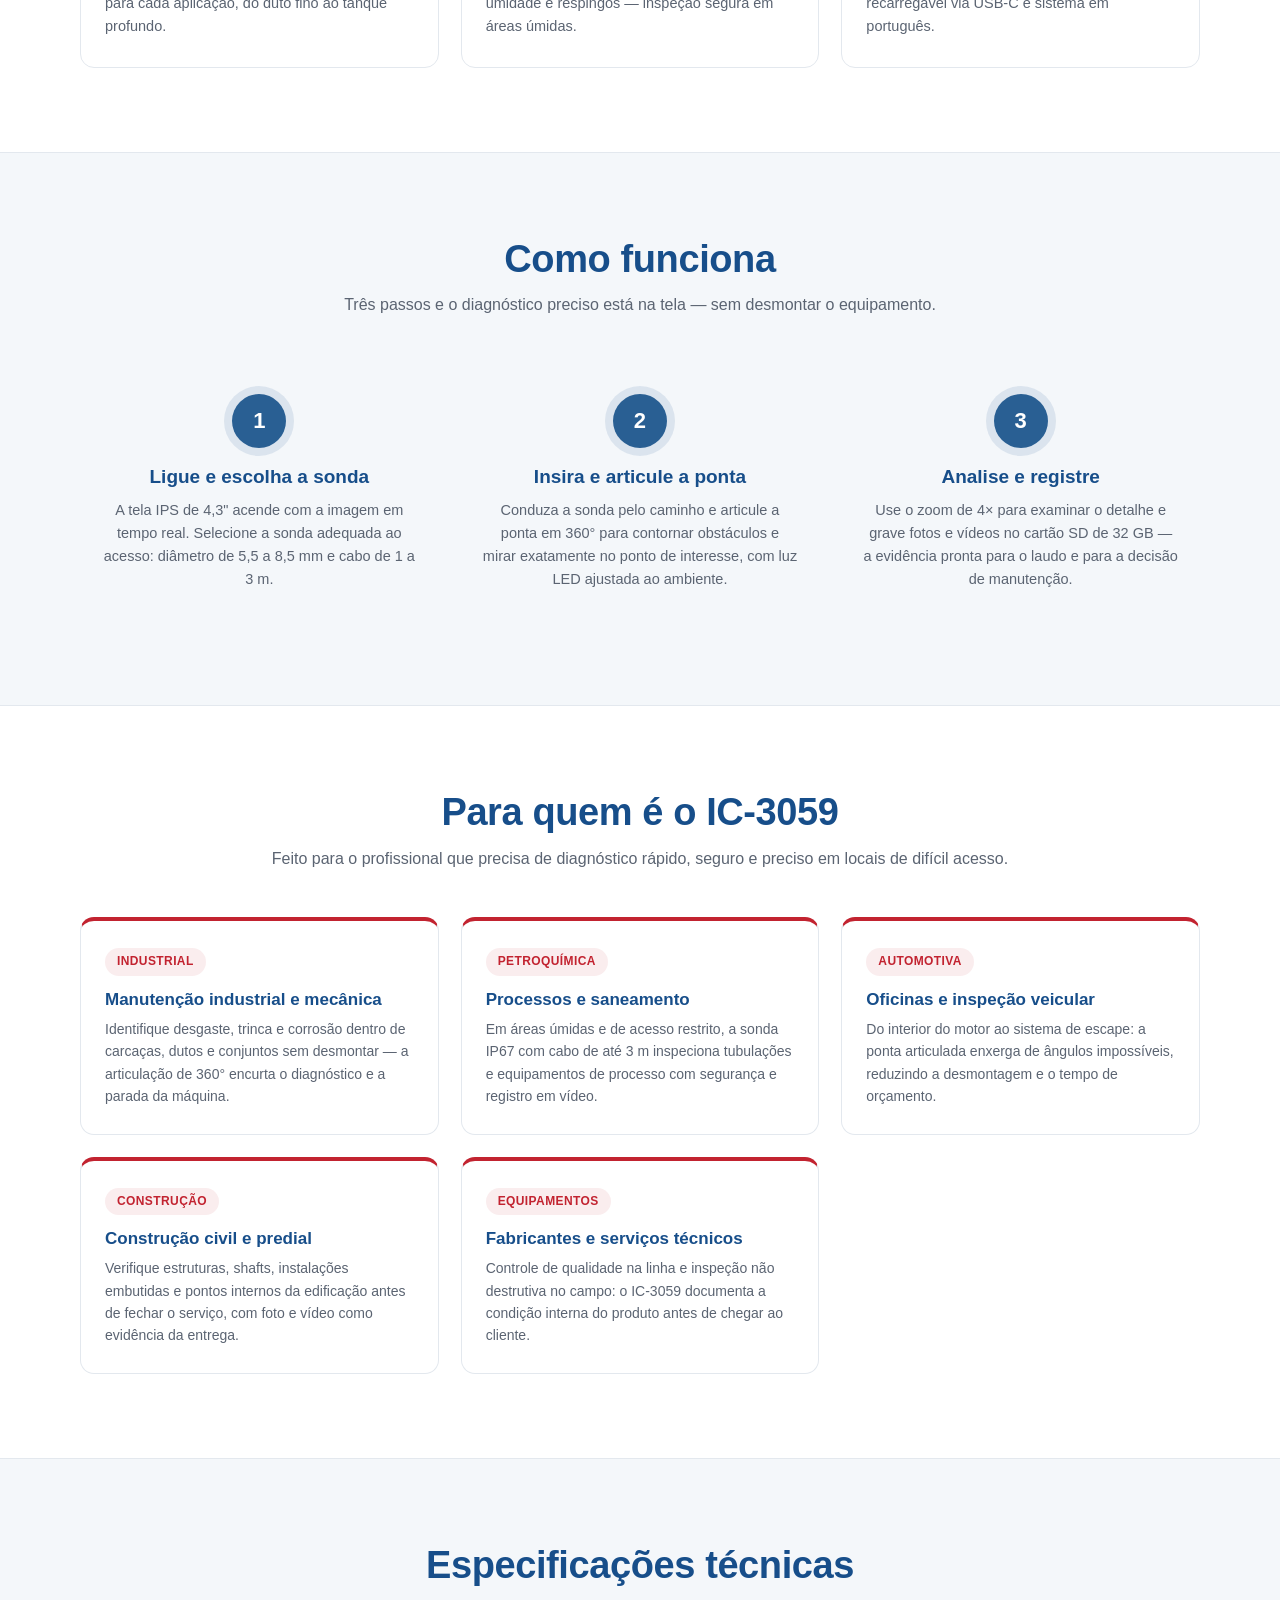
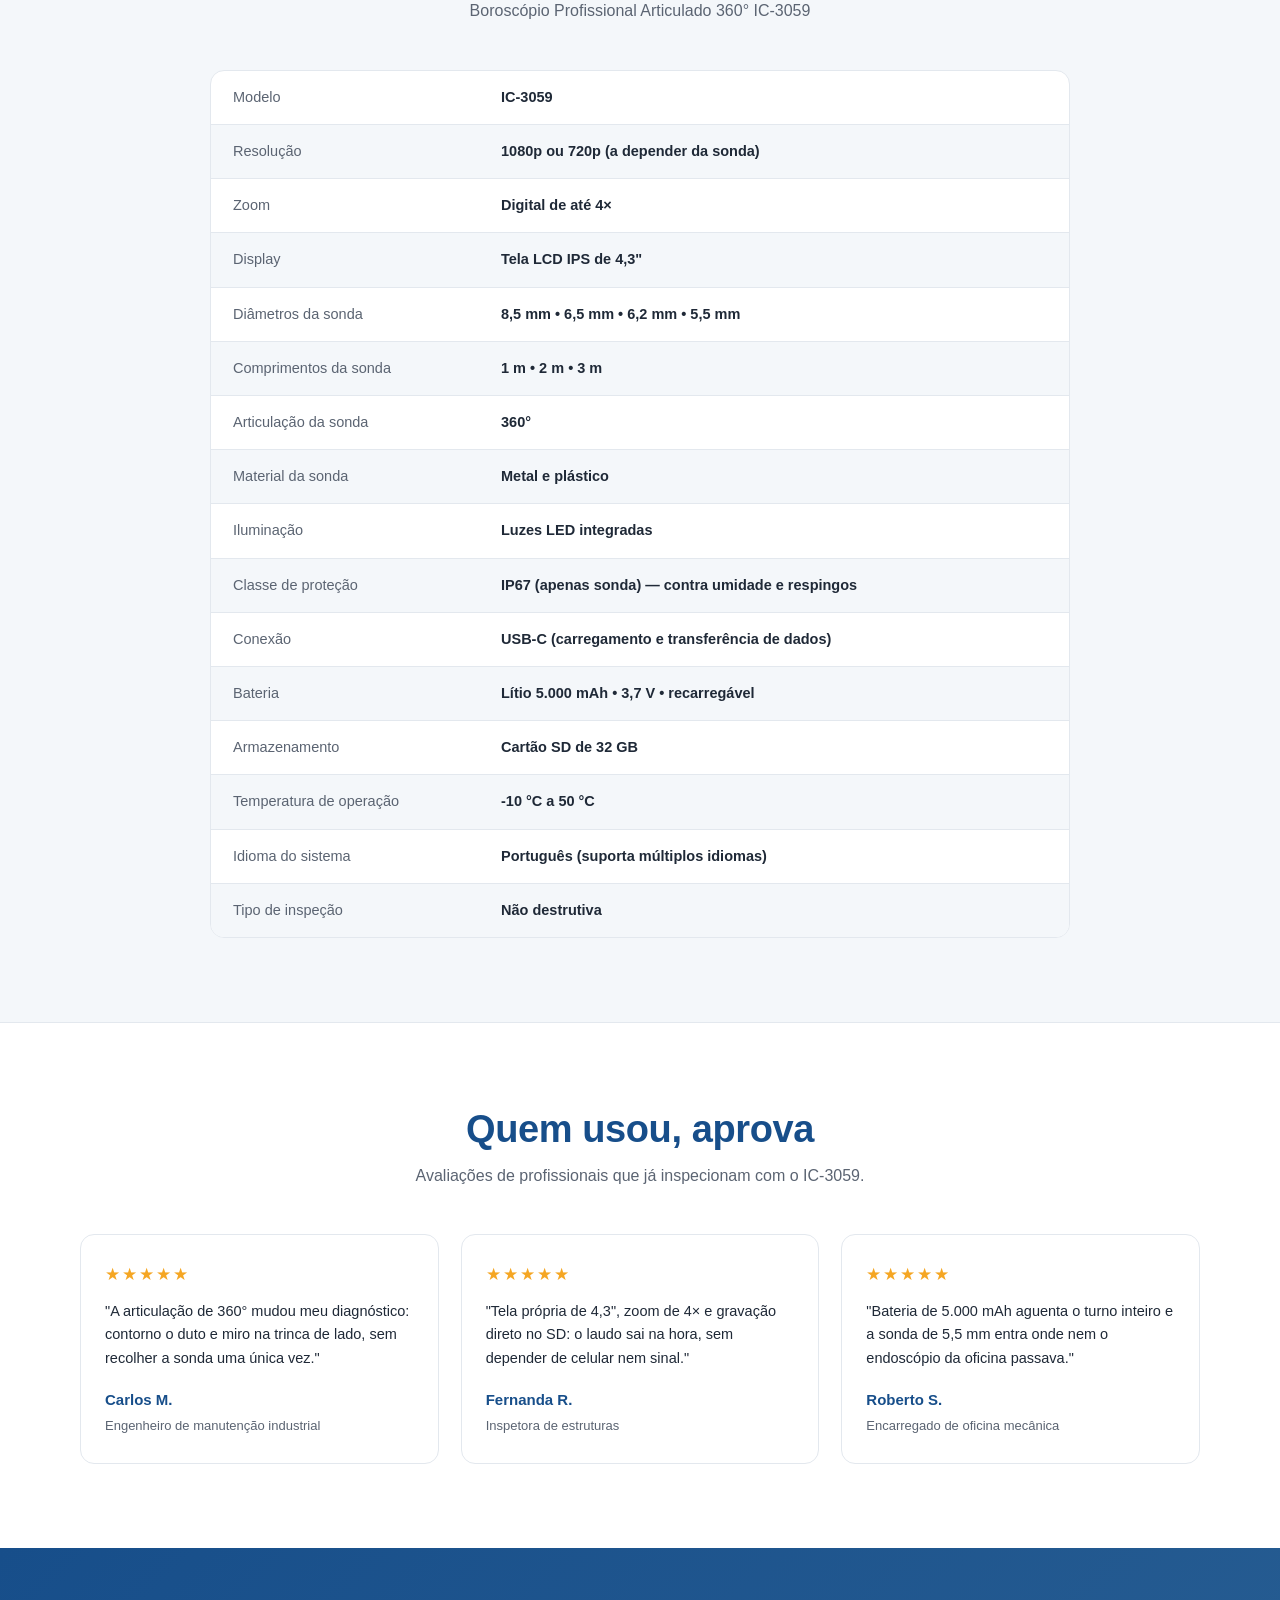
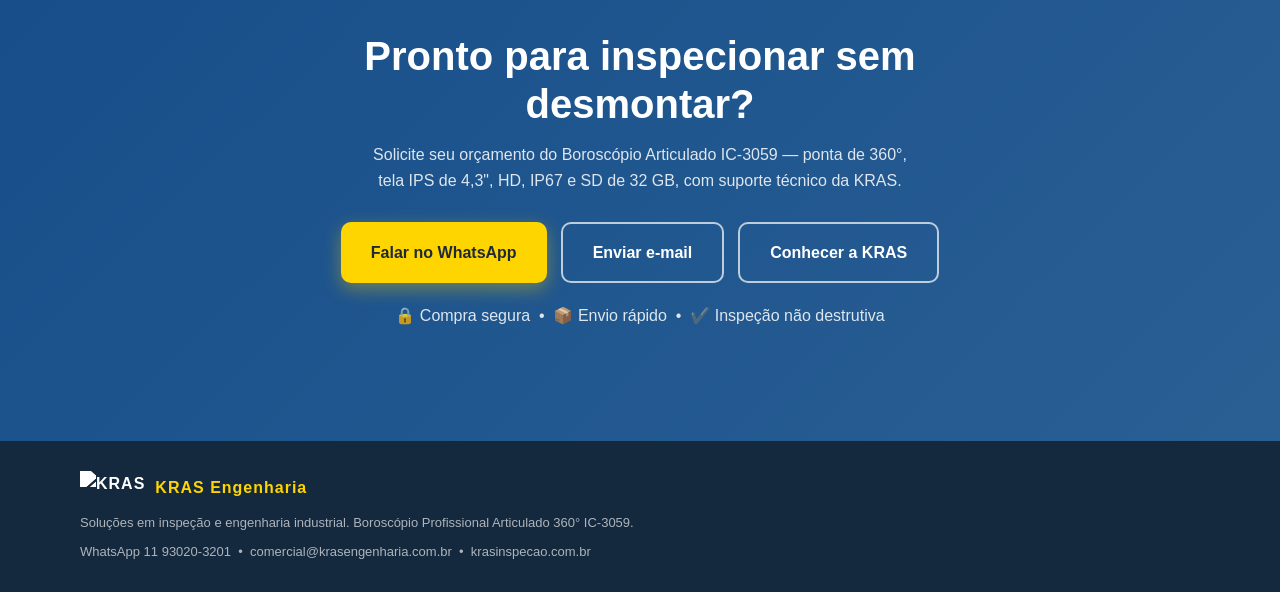
==== commit a69984d4: "Add files via upload" ====
--- a/BOROSCÓPIO - ENTRADA/IC-3059/index.html
+++ b/BOROSCÓPIO - ENTRADA/IC-3059/index.html
@@ -275,4 +275,4 @@
 
   <script src="../navegacao/navegacao.js"></script>
 </body>
-</html>
+</html>
--- a/BOROSCÓPIO - ENTRADA/IC-3059/style.css
+++ b/BOROSCÓPIO - ENTRADA/IC-3059/style.css
@@ -0,0 +1,321 @@
+/* ===== Cores oficiais KRAS ===== */
+:root {
+  --azul: #295F93;
+  --azul-escuro: #174E8A;
+  --azul-claro: #eaf1f8;
+  --vermelho: #C22330;
+  --amarelo: #FFD500;
+  --fundo: #ffffff;
+  --fundo-alt: #f4f7fa;
+  --texto: #1f2937;
+  --texto-suave: #5b6472;
+  --borda: #e3e8ee;
+  --radius: 14px;
+}
+
+* { margin: 0; padding: 0; box-sizing: border-box; }
+
+html { scroll-behavior: smooth; }
+
+body {
+  font-family: -apple-system, BlinkMacSystemFont, "Segoe UI", Roboto, "Helvetica Neue", Arial, sans-serif;
+  background: var(--fundo);
+  color: var(--texto);
+  line-height: 1.6;
+}
+
+a { color: inherit; text-decoration: none; }
+img { max-width: 100%; display: block; }
+h1, h2, h3 { line-height: 1.2; color: var(--azul-escuro); }
+
+.container { width: min(1120px, 92%); margin: 0 auto; }
+.container-narrow { width: min(860px, 92%); }
+
+/* ===== Topbar ===== */
+.topbar {
+  background: var(--azul-escuro);
+  text-align: center;
+  padding: 8px 16px;
+  font-size: 13px;
+  color: #ffffff;
+}
+.topbar p { opacity: .95; }
+
+/* ===== Navegação ===== */
+.nav {
+  position: sticky;
+  top: 0;
+  z-index: 50;
+  background: rgba(255, 255, 255, .96);
+  backdrop-filter: blur(12px);
+  border-bottom: 1px solid var(--borda);
+}
+.nav-inner {
+  width: min(1120px, 92%);
+  margin: 0 auto;
+  display: flex;
+  align-items: center;
+  justify-content: space-between;
+  gap: 16px;
+  padding: 12px 0;
+}
+.logo { display: flex; align-items: center; gap: 12px; }
+.logo-img { height: 44px; width: auto; }
+.logo-img-sm { height: 34px; }
+.logo-text { display: flex; flex-direction: column; line-height: 1.15; font-weight: 800; color: var(--azul-escuro); font-size: 18px; letter-spacing: .5px; }
+.logo-sub { font-size: 11.5px; font-weight: 600; color: var(--texto-suave); letter-spacing: .2px; }
+.nav-links { display: flex; gap: 26px; font-size: 14px; color: var(--texto-suave); }
+.nav-links a { transition: color .2s; font-weight: 600; }
+.nav-links a:hover { color: var(--vermelho); }
+
+/* ===== Botões ===== */
+.btn {
+  display: inline-flex; align-items: center; justify-content: center;
+  gap: 8px;
+  font-family: inherit;
+  font-weight: 700;
+  border-radius: 10px;
+  padding: 12px 22px;
+  font-size: 15px;
+  transition: transform .2s, box-shadow .2s, background .2s;
+  cursor: pointer;
+  border: none;
+}
+.btn-primary {
+  background: var(--amarelo);
+  color: #1f2937;
+  box-shadow: 0 6px 18px rgba(255, 213, 0, .35);
+}
+.btn-primary:hover { transform: translateY(-2px); box-shadow: 0 10px 24px rgba(255, 213, 0, .45); }
+.btn-outline {
+  background: transparent;
+  border: 2px solid var(--azul);
+  color: var(--azul);
+}
+.btn-outline:hover { background: var(--azul); color: #ffffff; }
+.btn-lg { padding: 16px 30px; font-size: 16px; }
+.btn-nav { padding: 10px 18px; font-size: 14px; }
+
+/* ===== Hero ===== */
+.hero {
+  padding: 72px 0 64px;
+  background:
+    radial-gradient(800px 380px at 85% -10%, rgba(41, 95, 147, .12), transparent 60%),
+    radial-gradient(700px 380px at 0% 100%, rgba(194, 35, 48, .06), transparent 60%),
+    var(--fundo);
+}
+.hero-inner {
+  width: min(1120px, 92%); margin: 0 auto;
+  display: grid;
+  grid-template-columns: 1.1fr .9fr;
+  align-items: center;
+  gap: 48px;
+}
+.badge-soft {
+  display: inline-block;
+  background: var(--azul-claro);
+  border: 1px solid #c9dcef;
+  color: var(--azul);
+  padding: 6px 14px;
+  border-radius: 999px;
+  font-size: 13px;
+  font-weight: 700;
+  margin-bottom: 20px;
+  letter-spacing: .3px;
+}
+.hero h1 {
+  font-size: clamp(34px, 5vw, 56px);
+  font-weight: 800;
+  letter-spacing: -.5px;
+  margin-bottom: 6px;
+  color: var(--azul-escuro);
+}
+.hero h1:last-of-type { margin-bottom: 18px; }
+.hero-sub { color: var(--texto-suave); font-size: 17px; max-width: 520px; margin-bottom: 30px; }
+.hero-sub strong { color: var(--texto); }
+.hero-cta { display: flex; flex-wrap: wrap; gap: 14px; margin-bottom: 40px; }
+.hero-stats { display: flex; flex-wrap: wrap; gap: 34px; }
+.stat strong { display: block; font-size: 22px; color: var(--azul); }
+.stat span { font-size: 13px; color: var(--texto-suave); }
+
+.hero-visual { position: relative; display: flex; flex-direction: column; align-items: center; }
+.hero-img {
+  width: min(340px, 100%);
+  filter: drop-shadow(0 20px 40px rgba(41, 95, 147, .22));
+  border-radius: 18px;
+}
+.hero-tags { display: flex; flex-wrap: wrap; justify-content: center; gap: 10px; margin-top: 26px; }
+.tag {
+  background: var(--fundo-alt);
+  border: 1px solid var(--borda);
+  border-radius: 999px;
+  padding: 6px 14px;
+  font-size: 13px;
+  color: var(--texto);
+  font-weight: 600;
+}
+
+/* ===== Faixa de benefícios ===== */
+.strip { background: linear-gradient(90deg, var(--azul-escuro), var(--azul)); color: #ffffff; }
+.strip-inner {
+  width: min(1120px, 92%); margin: 0 auto;
+  display: grid; grid-template-columns: repeat(4, 1fr);
+  gap: 22px; padding: 26px 0;
+}
+.strip-item { display: flex; align-items: center; gap: 12px; }
+.strip-item svg { width: 30px; height: 30px; color: var(--amarelo); flex-shrink: 0; }
+.strip-item strong { display: block; font-size: 15px; color: #ffffff; }
+.strip-item span { font-size: 13px; color: rgba(255, 255, 255, .82); }
+
+/* ===== Seções ===== */
+.section { padding: 84px 0; }
+.section-alt { background: var(--fundo-alt); border-block: 1px solid var(--borda); }
+.section-title {
+  font-size: clamp(26px, 3.4vw, 38px);
+  font-weight: 800;
+  text-align: center;
+  margin-bottom: 10px;
+  letter-spacing: -.4px;
+  color: var(--azul-escuro);
+}
+.section-sub { text-align: center; color: var(--texto-suave); margin-bottom: 46px; font-size: 16px; }
+
+/* ===== Cards de benefícios ===== */
+.grid { display: grid; gap: 22px; }
+.grid-3 { grid-template-columns: repeat(3, 1fr); }
+.card {
+  background: var(--fundo);
+  border: 1px solid var(--borda);
+  border-radius: var(--radius);
+  padding: 28px 24px;
+  transition: transform .25s, border-color .25s, box-shadow .25s;
+}
+.card:hover { transform: translateY(-6px); border-color: var(--azul); box-shadow: 0 14px 30px rgba(41, 95, 147, .12); }
+.card-icon {
+  width: 48px; height: 48px;
+  background: var(--azul-claro);
+  border-radius: 12px;
+  display: grid; place-items: center;
+  margin-bottom: 18px;
+}
+.card-icon svg { width: 26px; height: 26px; color: var(--azul); }
+.card h3 { font-size: 18px; margin-bottom: 10px; color: var(--azul-escuro); }
+.card p { color: var(--texto-suave); font-size: 14.5px; }
+
+/* ===== Como funciona ===== */
+.steps {
+  display: grid; grid-template-columns: repeat(3, 1fr);
+  gap: 22px;
+}
+.step { text-align: center; padding: 30px 22px; }
+.step-num {
+  width: 54px; height: 54px;
+  margin: 0 auto 18px;
+  display: grid; place-items: center;
+  border-radius: 50%;
+  background: var(--azul);
+  color: #ffffff;
+  font-size: 22px; font-weight: 800;
+  box-shadow: 0 0 0 8px rgba(41, 95, 147, .12);
+}
+.step h3 { font-size: 19px; margin-bottom: 10px; color: var(--azul-escuro); }
+.step p { color: var(--texto-suave); font-size: 14.5px; }
+
+/* ===== Aplicações ===== */
+.grid-apps { grid-template-columns: repeat(3, 1fr); }
+.app-card {
+  background: var(--fundo);
+  border: 1px solid var(--borda);
+  border-top: 4px solid var(--vermelho);
+  border-radius: var(--radius);
+  padding: 26px 24px;
+  transition: transform .25s, box-shadow .25s;
+}
+.app-card:hover { transform: translateY(-6px); box-shadow: 0 14px 30px rgba(194, 35, 48, .1); }
+.app-tag {
+  display: inline-block;
+  background: rgba(194, 35, 48, .08);
+  color: var(--vermelho);
+  border-radius: 999px;
+  padding: 4px 12px;
+  font-size: 12px;
+  font-weight: 700;
+  letter-spacing: .4px;
+  text-transform: uppercase;
+  margin-bottom: 14px;
+}
+.app-card h3 { font-size: 17px; margin-bottom: 8px; color: var(--azul-escuro); }
+.app-card p { color: var(--texto-suave); font-size: 14px; }
+
+/* ===== Especificações ===== */
+.spec-table {
+  border: 1px solid var(--borda);
+  border-radius: var(--radius);
+  overflow: hidden;
+  background: var(--fundo);
+}
+.spec-row {
+  display: grid; grid-template-columns: 250px 1fr;
+  gap: 18px; padding: 15px 22px;
+  border-bottom: 1px solid var(--borda);
+  font-size: 14.5px;
+}
+.spec-row:last-child { border-bottom: none; }
+.spec-row:nth-child(even) { background: var(--fundo-alt); }
+.spec-row span { color: var(--texto-suave); }
+.spec-row strong { font-weight: 600; color: var(--texto); }
+
+/* ===== Depoimentos ===== */
+.review {
+  background: var(--fundo);
+  border: 1px solid var(--borda);
+  border-radius: var(--radius);
+  padding: 26px 24px;
+  display: flex; flex-direction: column;
+}
+.stars { color: #f5a623; font-size: 17px; letter-spacing: 2px; margin-bottom: 12px; }
+.review p { color: var(--texto); font-size: 14.5px; flex: 1; }
+.review footer { margin-top: 18px; }
+.review footer strong { display: block; font-size: 15px; color: var(--azul-escuro); }
+.review footer span { color: var(--texto-suave); font-size: 13px; }
+
+/* ===== CTA final ===== */
+.cta {
+  padding: 84px 0;
+  background: linear-gradient(135deg, var(--azul-escuro), var(--azul));
+  text-align: center;
+}
+.cta-inner { width: min(720px, 92%); margin: 0 auto; }
+.cta h2 { font-size: clamp(28px, 4vw, 40px); font-weight: 800; margin-bottom: 14px; color: #ffffff; }
+.cta p { color: rgba(255, 255, 255, .85); font-size: 16px; max-width: 560px; margin: 0 auto 28px; }
+.cta-actions { display: flex; justify-content: center; flex-wrap: wrap; gap: 14px; margin-bottom: 20px; }
+.cta-actions .btn-outline { border-color: rgba(255, 255, 255, .7); color: #ffffff; }
+.cta-actions .btn-outline:hover { background: #ffffff; color: var(--azul-escuro); }
+.cta-selos { font-size: 13.5px; color: rgba(255, 255, 255, .8); }
+
+/* ===== Footer ===== */
+.footer { background: #14283e; padding: 30px 0; }
+.footer-inner { width: min(1120px, 92%); margin: 0 auto; display: flex; flex-direction: column; gap: 8px; }
+.footer-brand { display: flex; align-items: center; gap: 10px; font-weight: 800; letter-spacing: 1px; color: #ffffff; }
+.footer-brand span { color: var(--amarelo); }
+.footer-brand .logo-img { filter: brightness(0) invert(1); }
+.footer p { color: rgba(255, 255, 255, .65); font-size: 13px; max-width: 640px; }
+
+/* ===== Responsivo ===== */
+@media (max-width: 900px) {
+  .hero-inner { grid-template-columns: 1fr; text-align: center; }
+  .hero-sub { margin-inline: auto; }
+  .hero-cta, .hero-stats { justify-content: center; }
+  .hero-visual { order: -1; }
+  .strip-inner { grid-template-columns: repeat(2, 1fr); }
+  .grid-3, .grid-apps, .steps { grid-template-columns: 1fr; }
+  .nav-links { display: none; }
+  .section { padding: 60px 0; }
+  .spec-row { grid-template-columns: 1fr; gap: 4px; }
+}
+
+@media (max-width: 640px) {
+  .strip-inner { grid-template-columns: 1fr; }
+  .btn-nav { display: none; }
+  .hero { padding: 48px 0 44px; }
+}
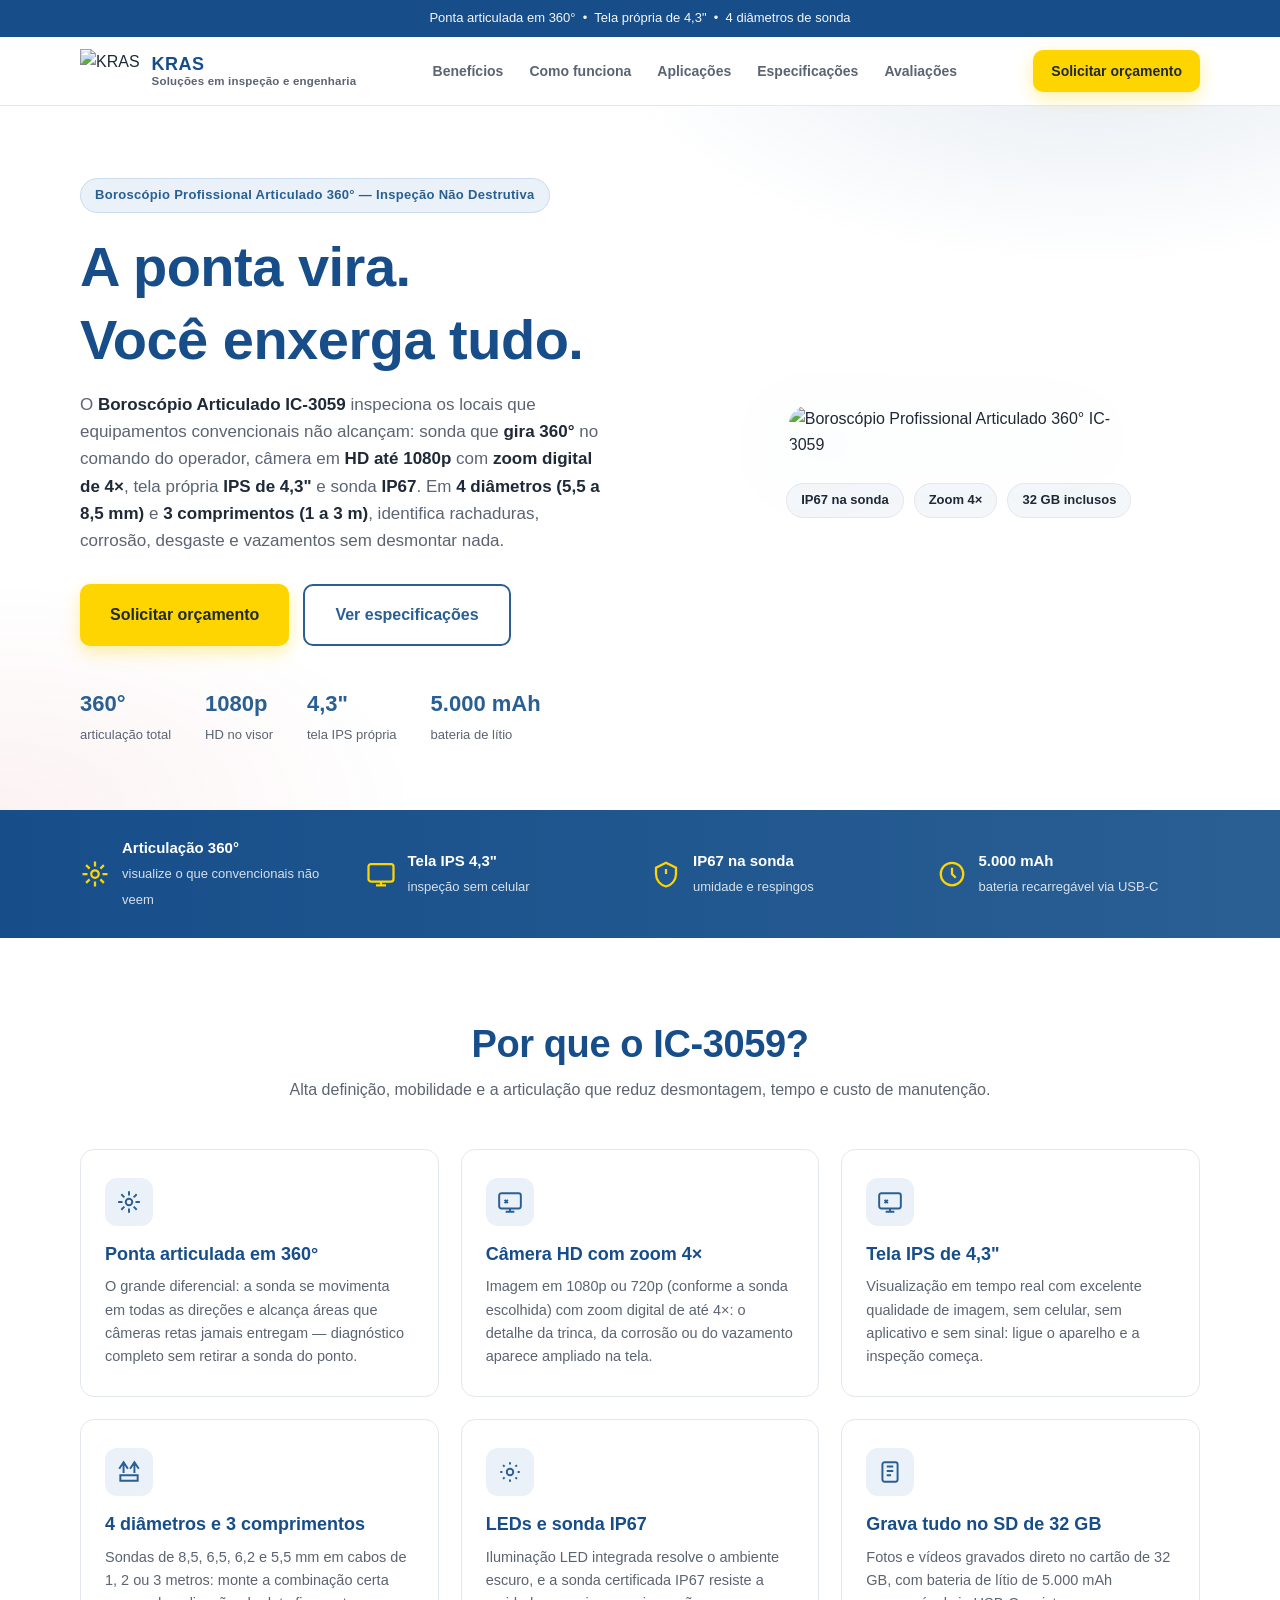
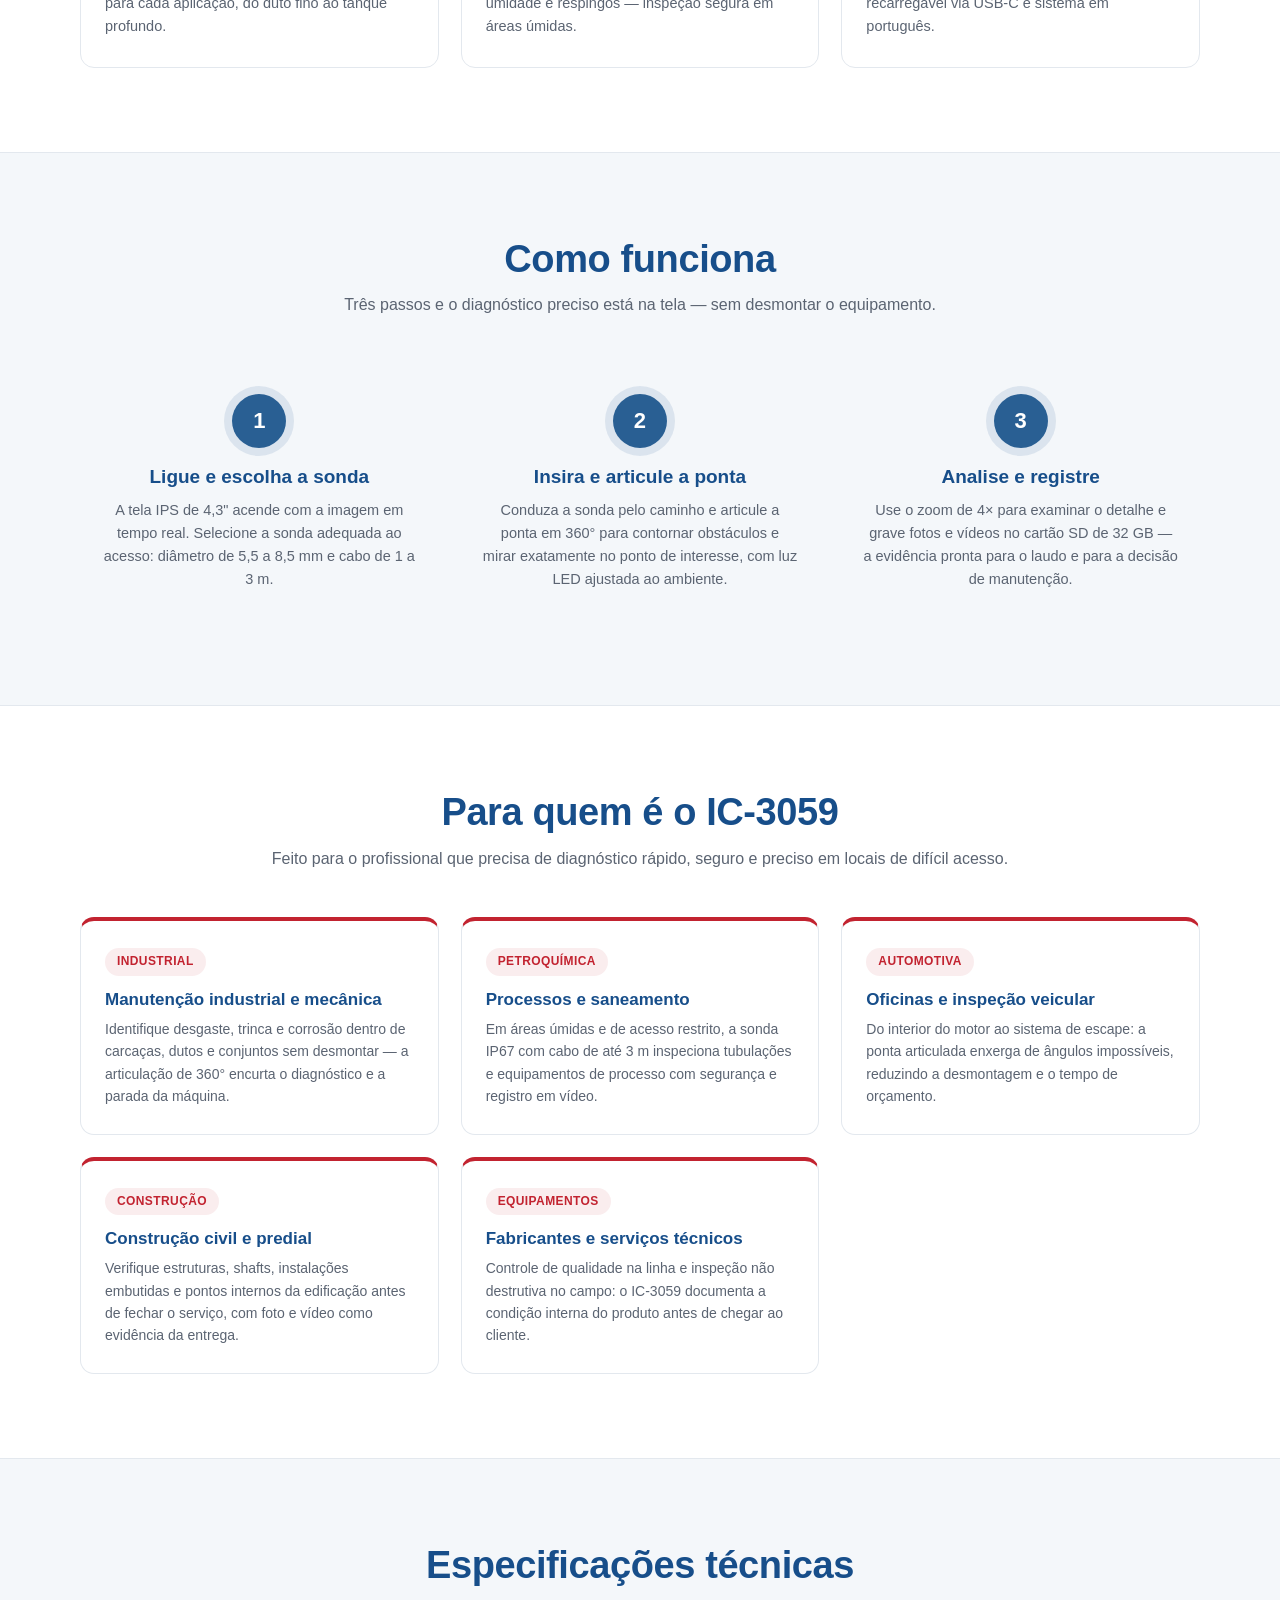
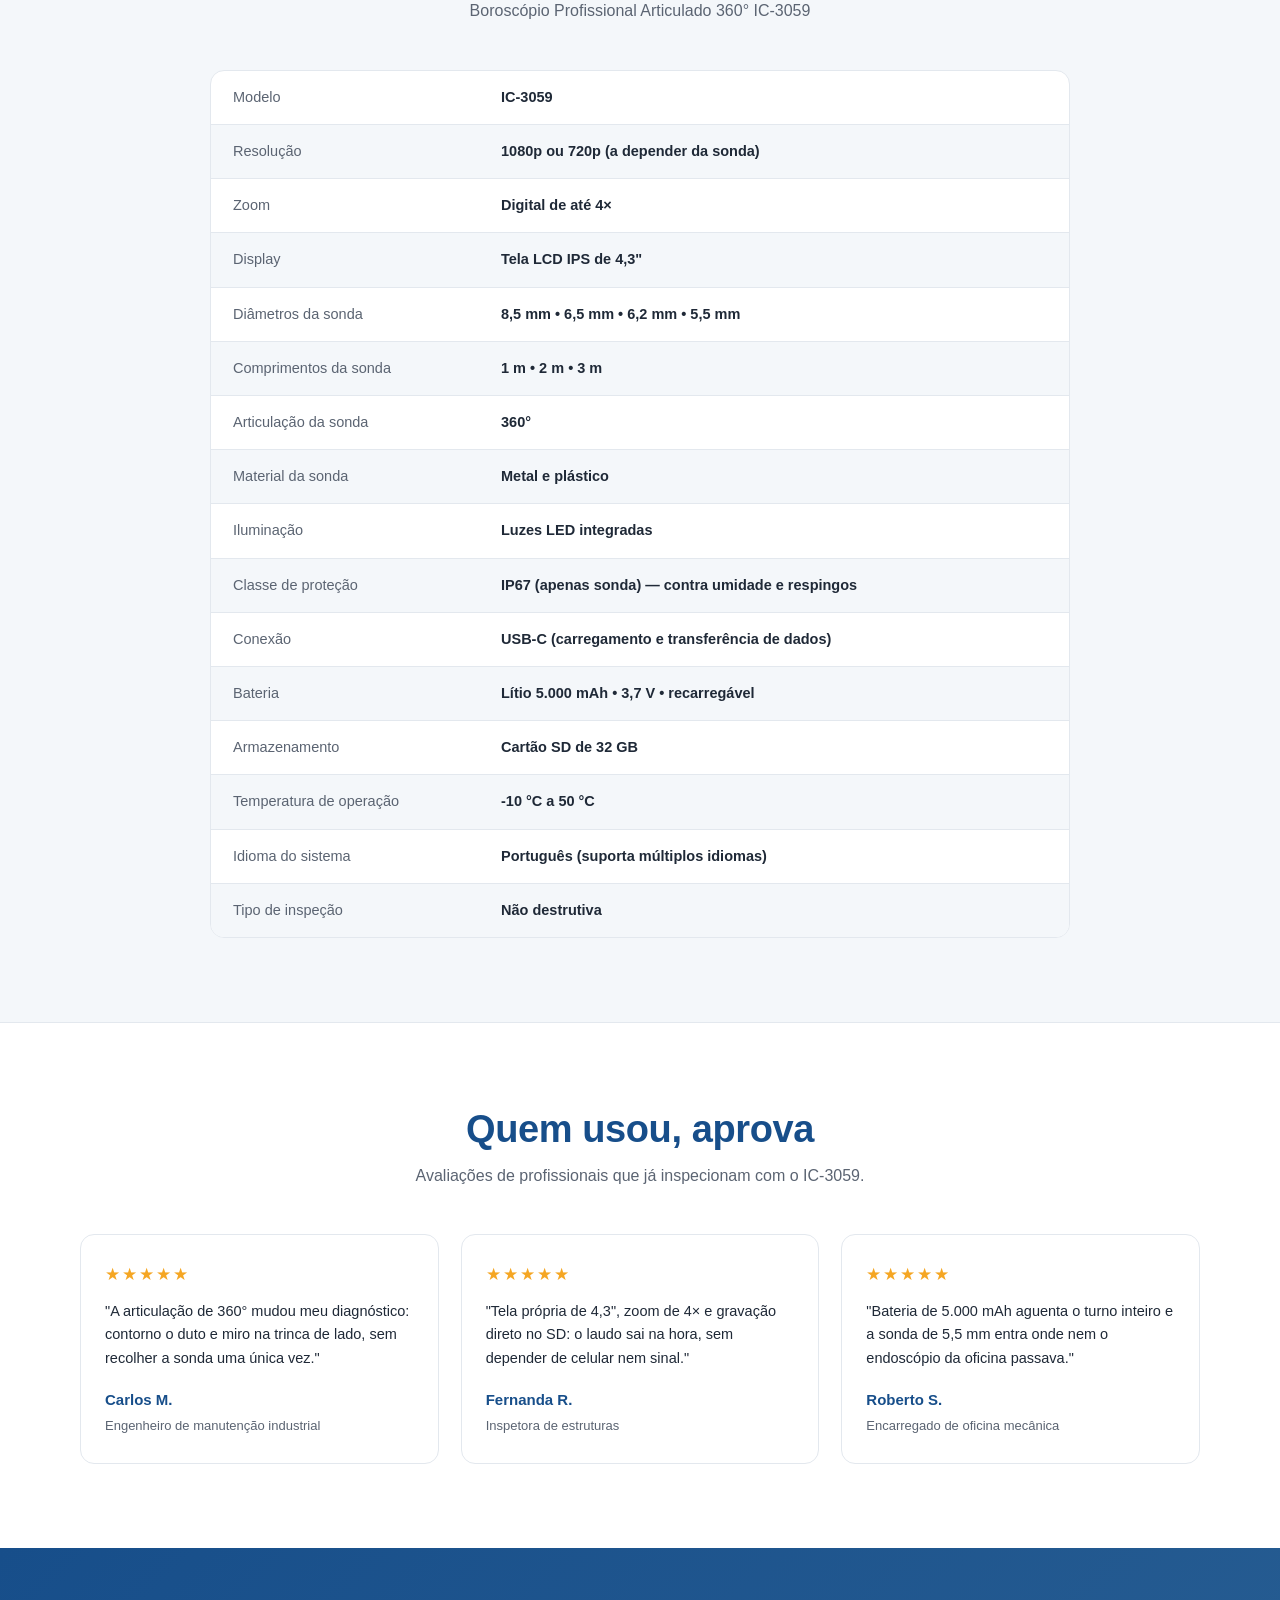
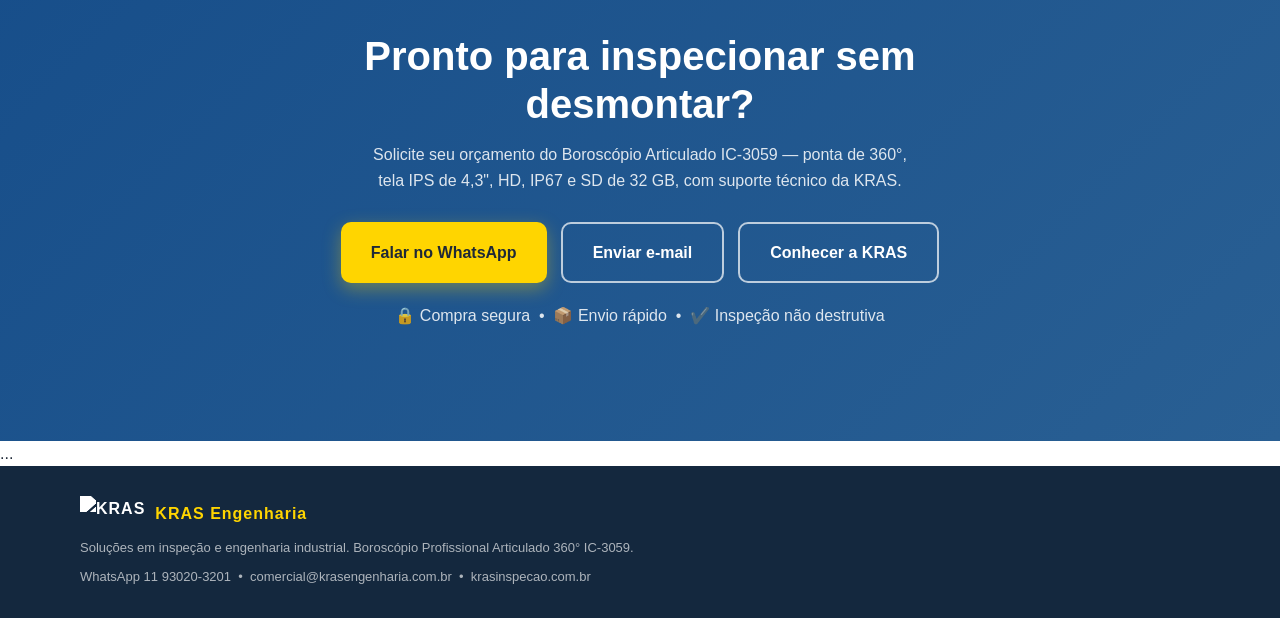
==== commit 45f8b02c: "Update index.html" ====
--- a/BOROSCÓPIO - ENTRADA/IC-3059/index.html
+++ b/BOROSCÓPIO - ENTRADA/IC-3059/index.html
@@ -260,6 +260,8 @@
 
   <!-- Navegação entre boroscópios (gerada automaticamente) -->
   <div class="page-changer" id="kras-navegacao"></div>
+  ...
+  <script src="../navegacao/navegacao.js"></script>
 
   <!-- Rodapé -->
   <footer class="footer">
@@ -275,4 +277,4 @@
 
   <script src="../navegacao/navegacao.js"></script>
 </body>
-</html>+</html>
